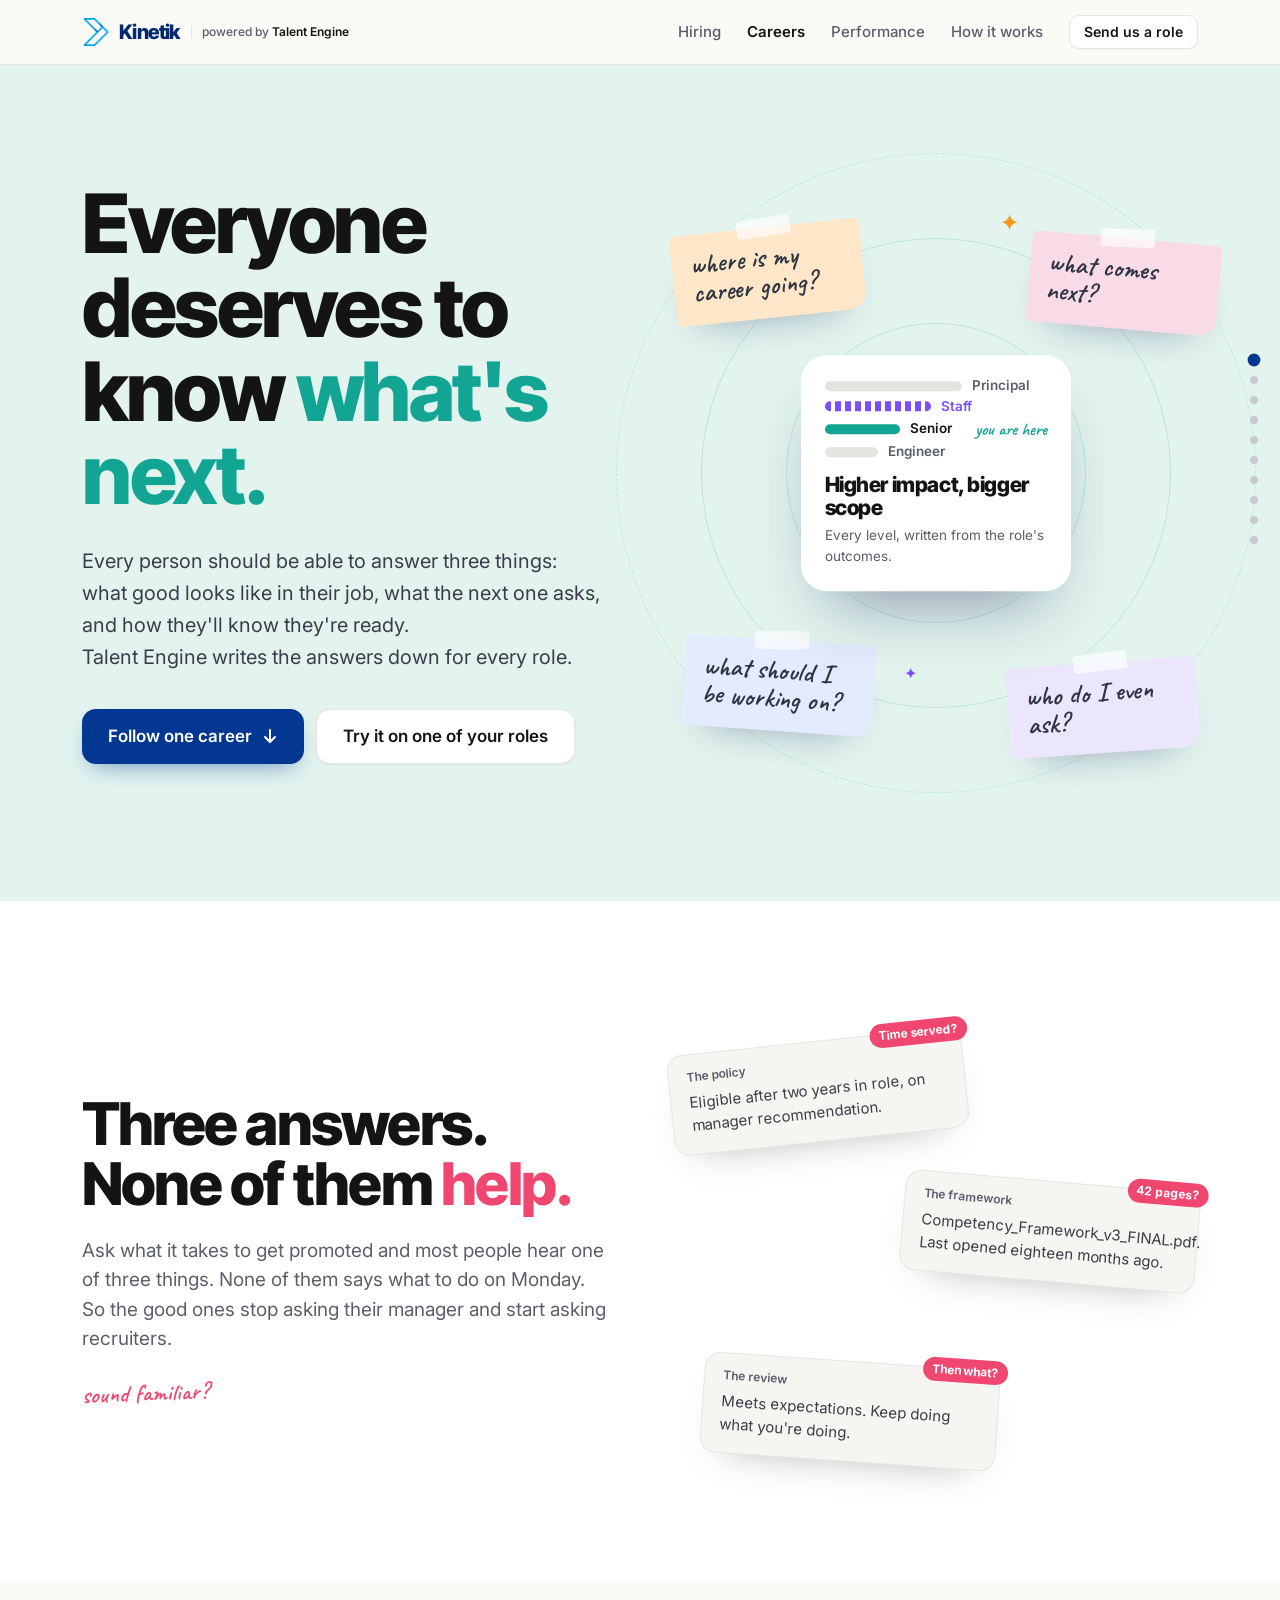
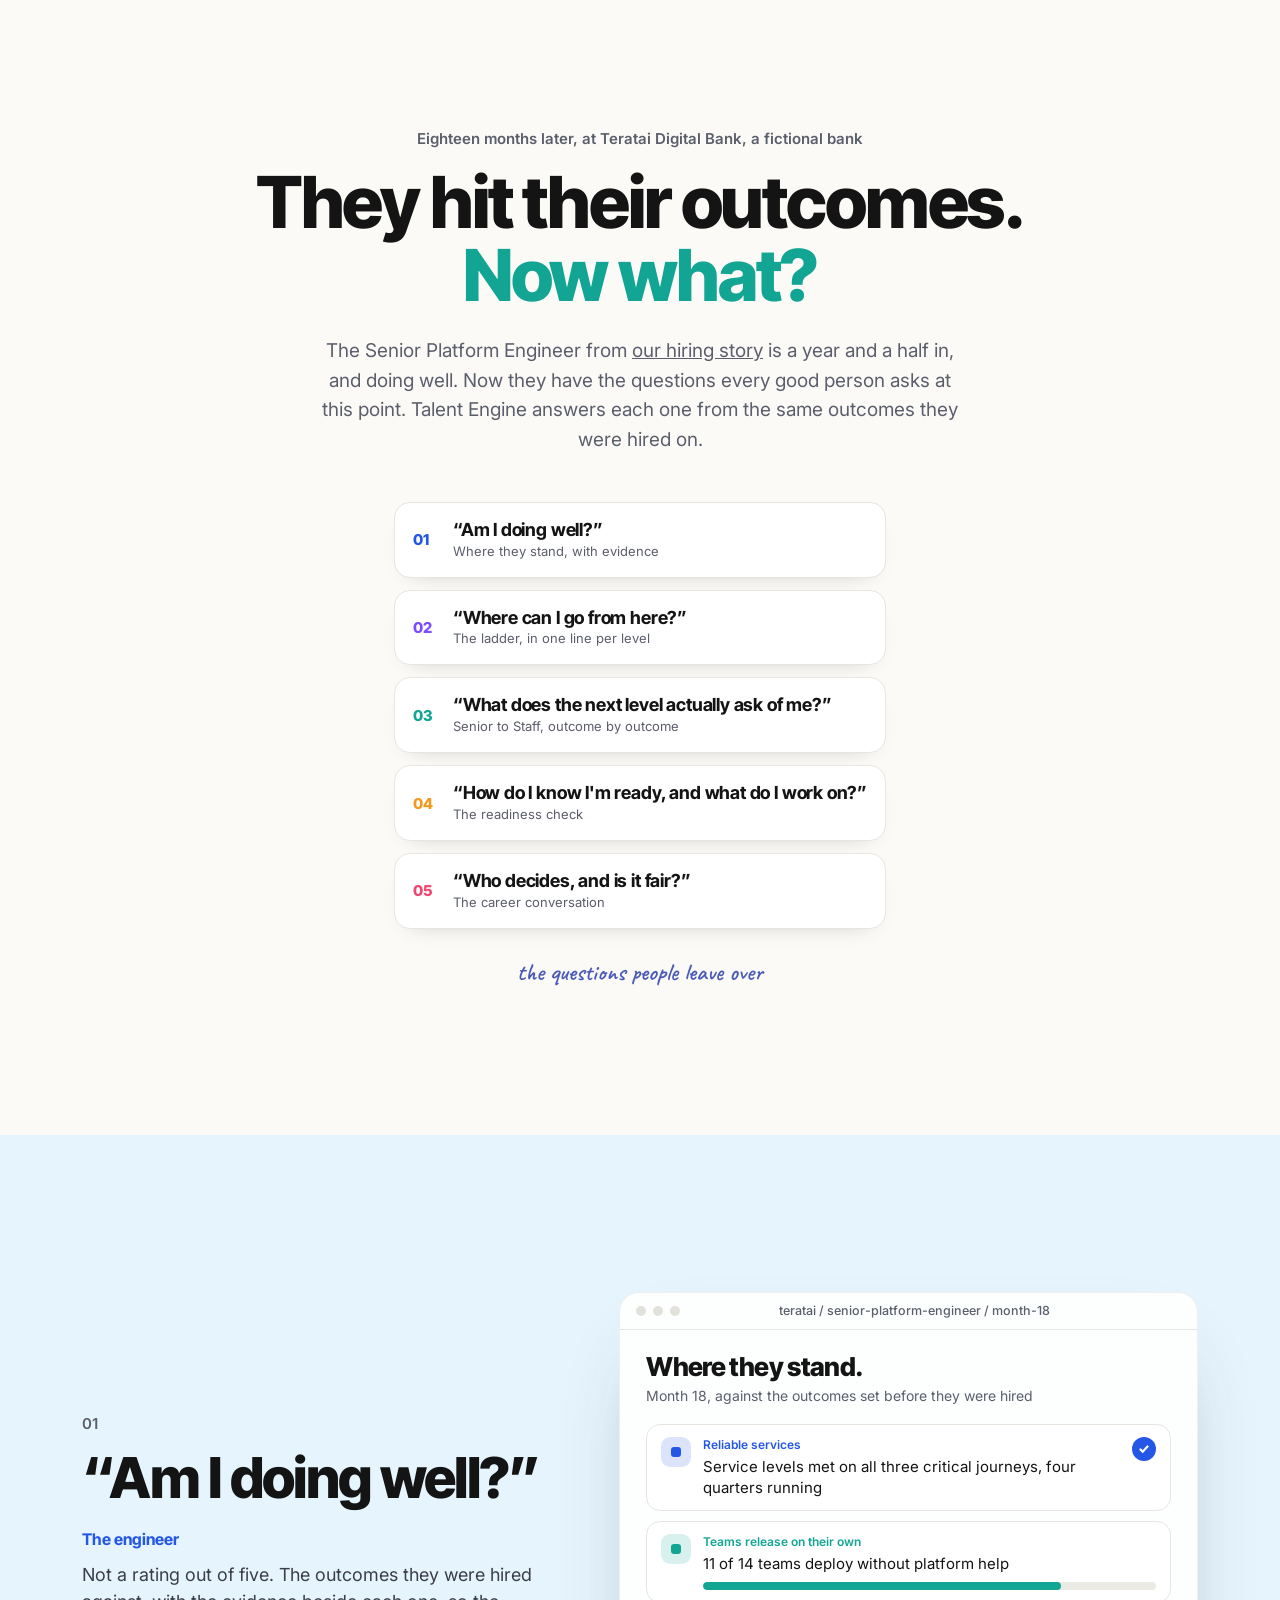
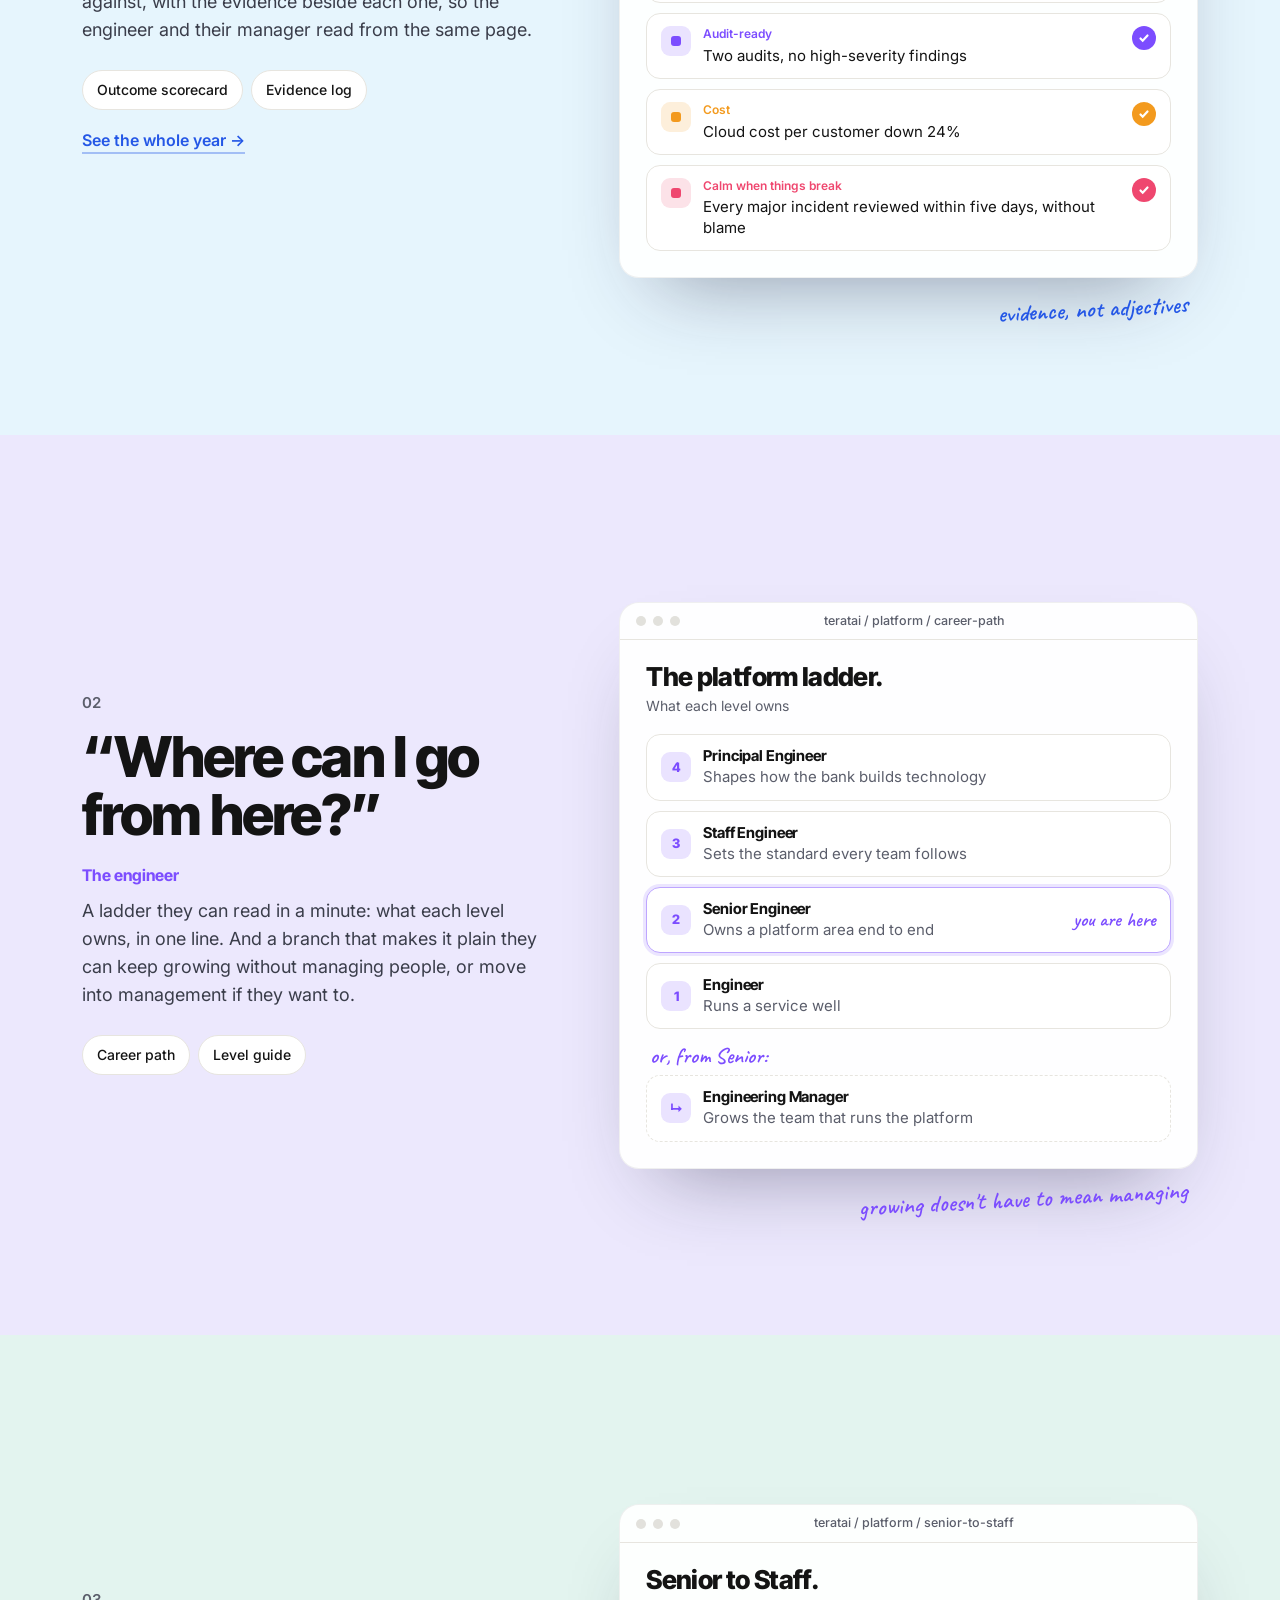
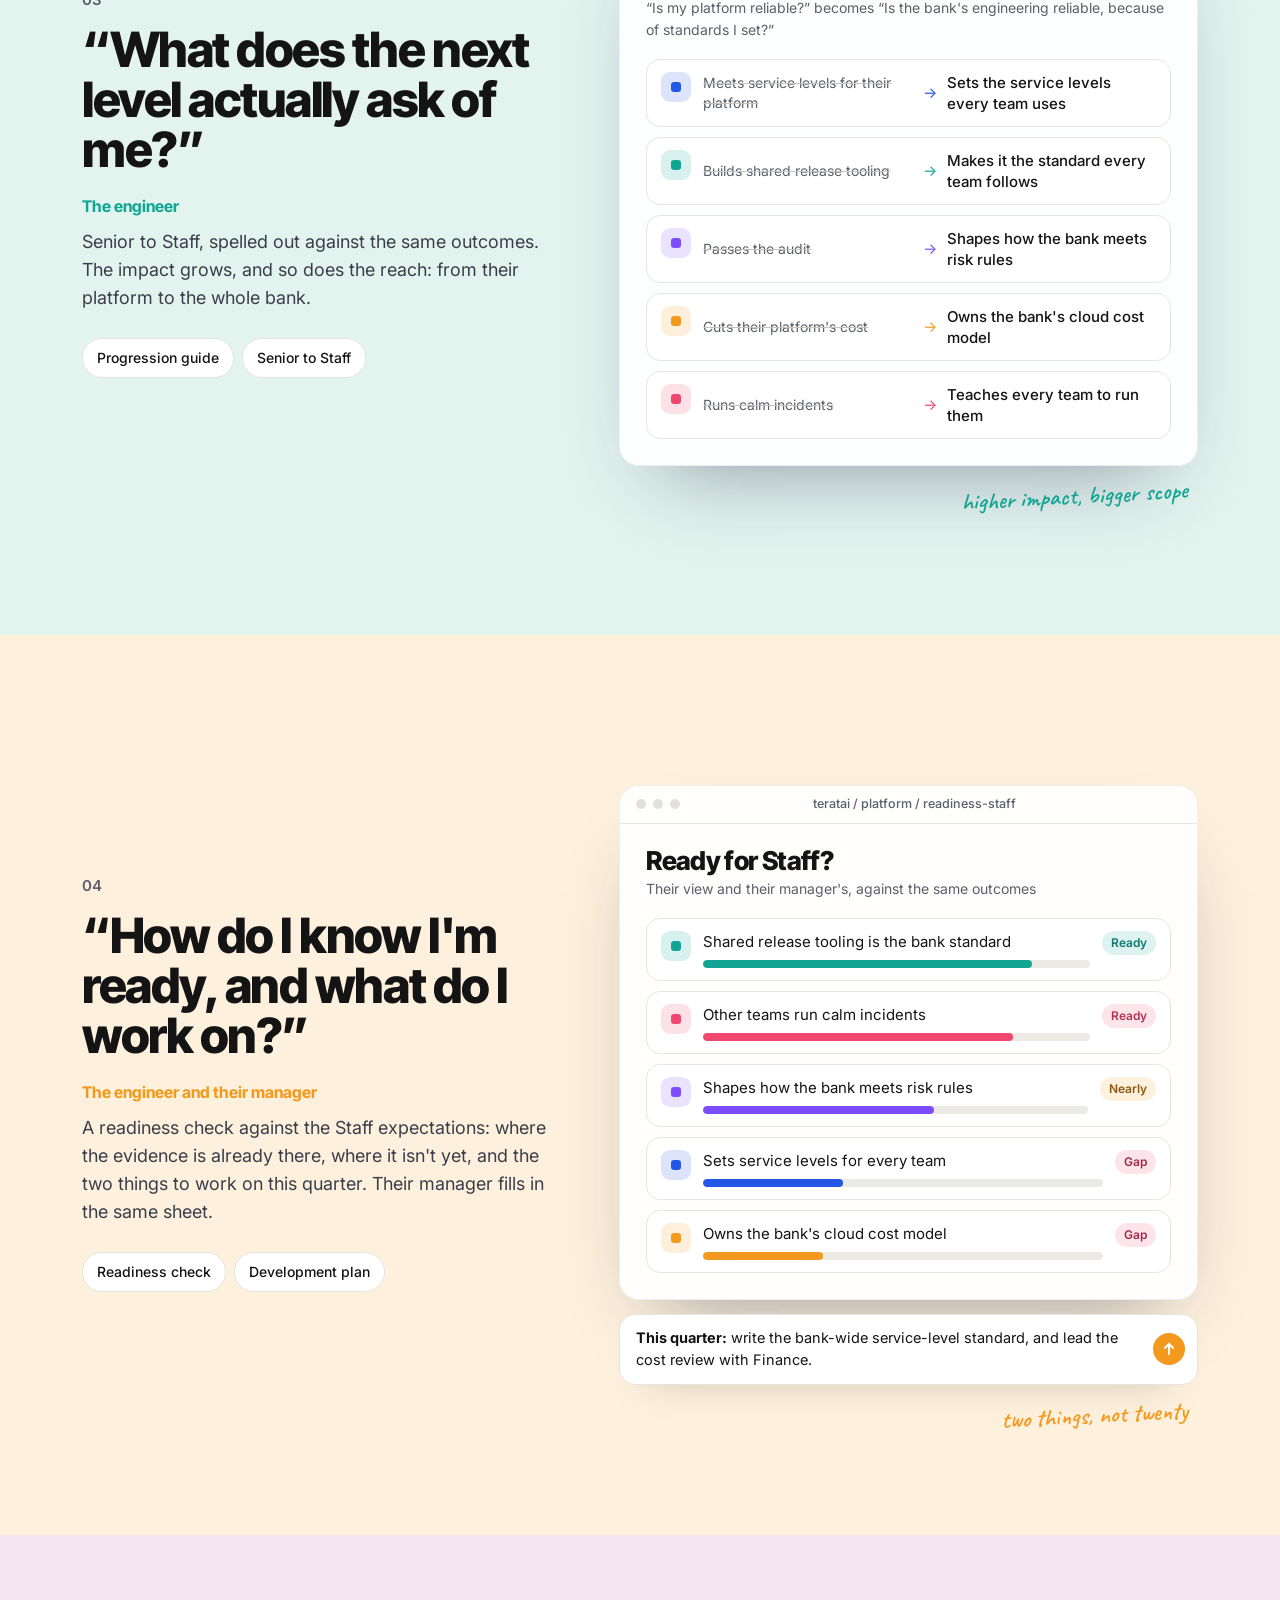
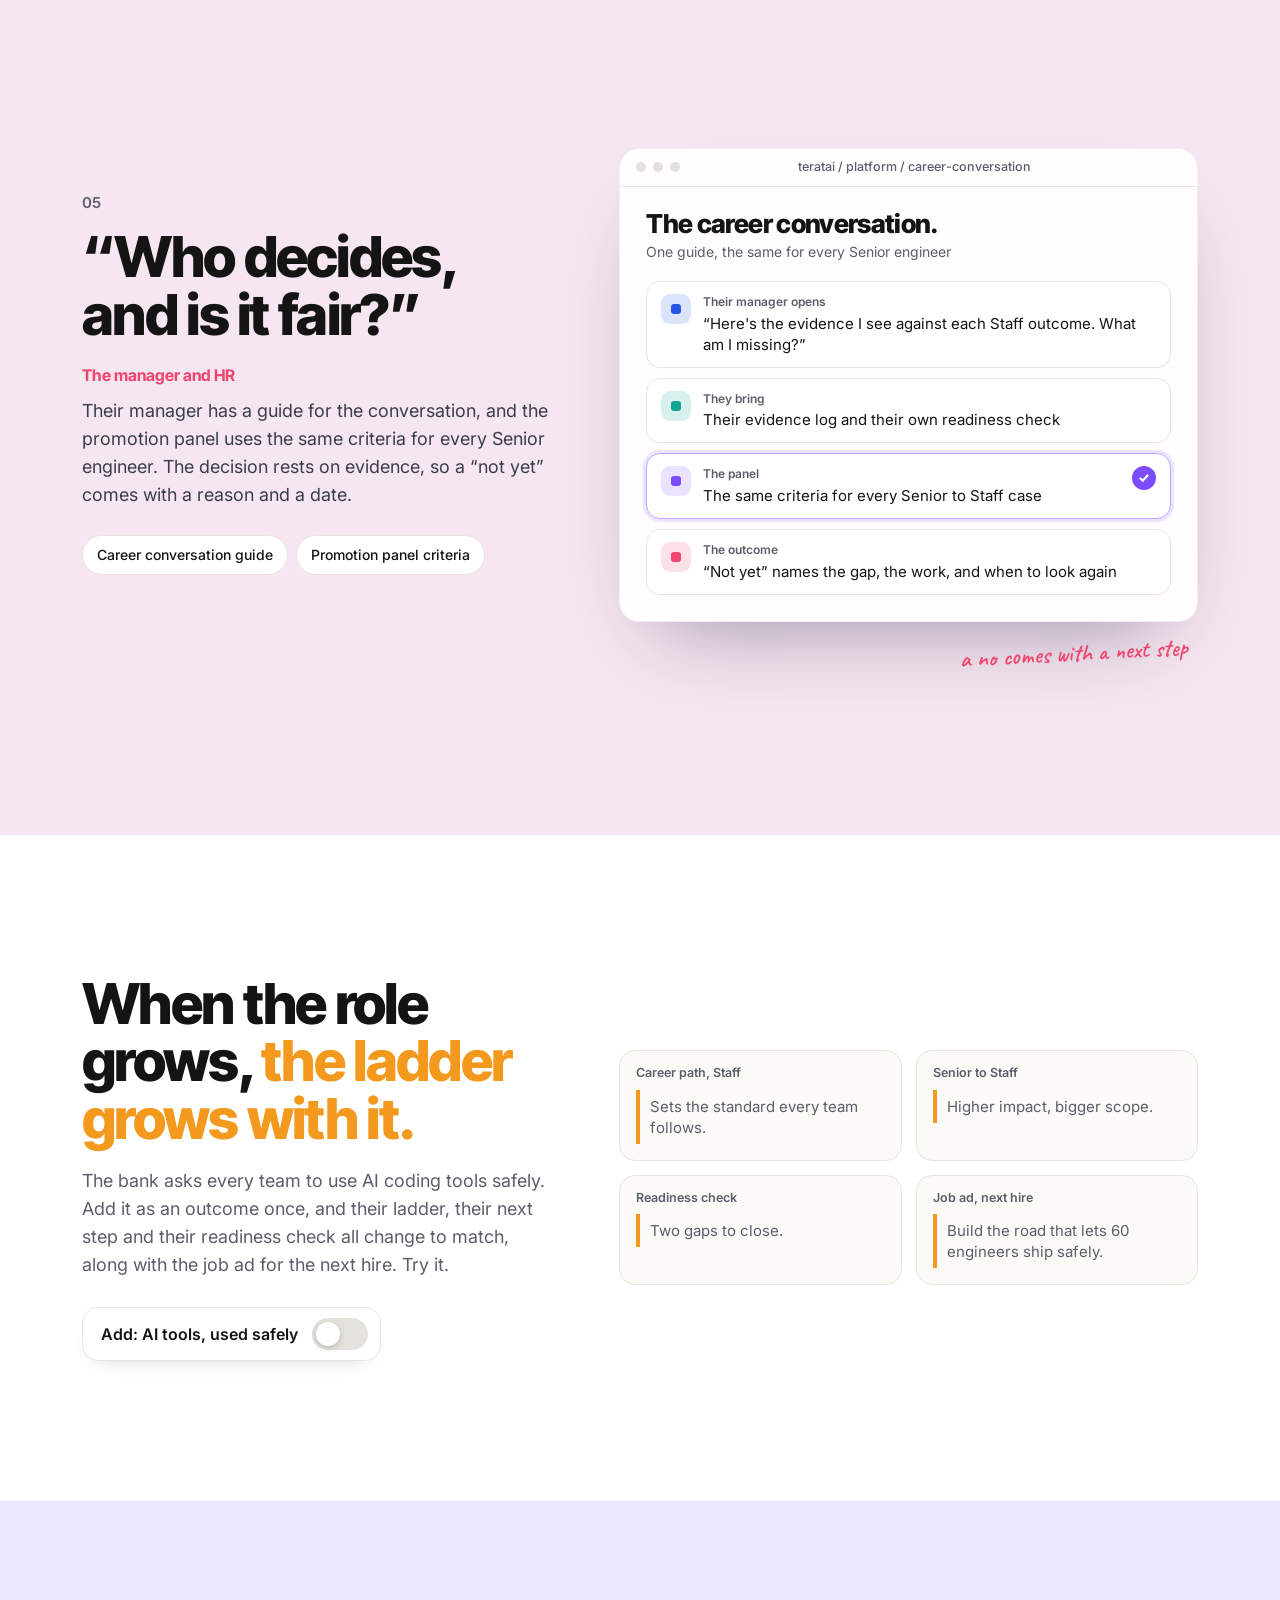
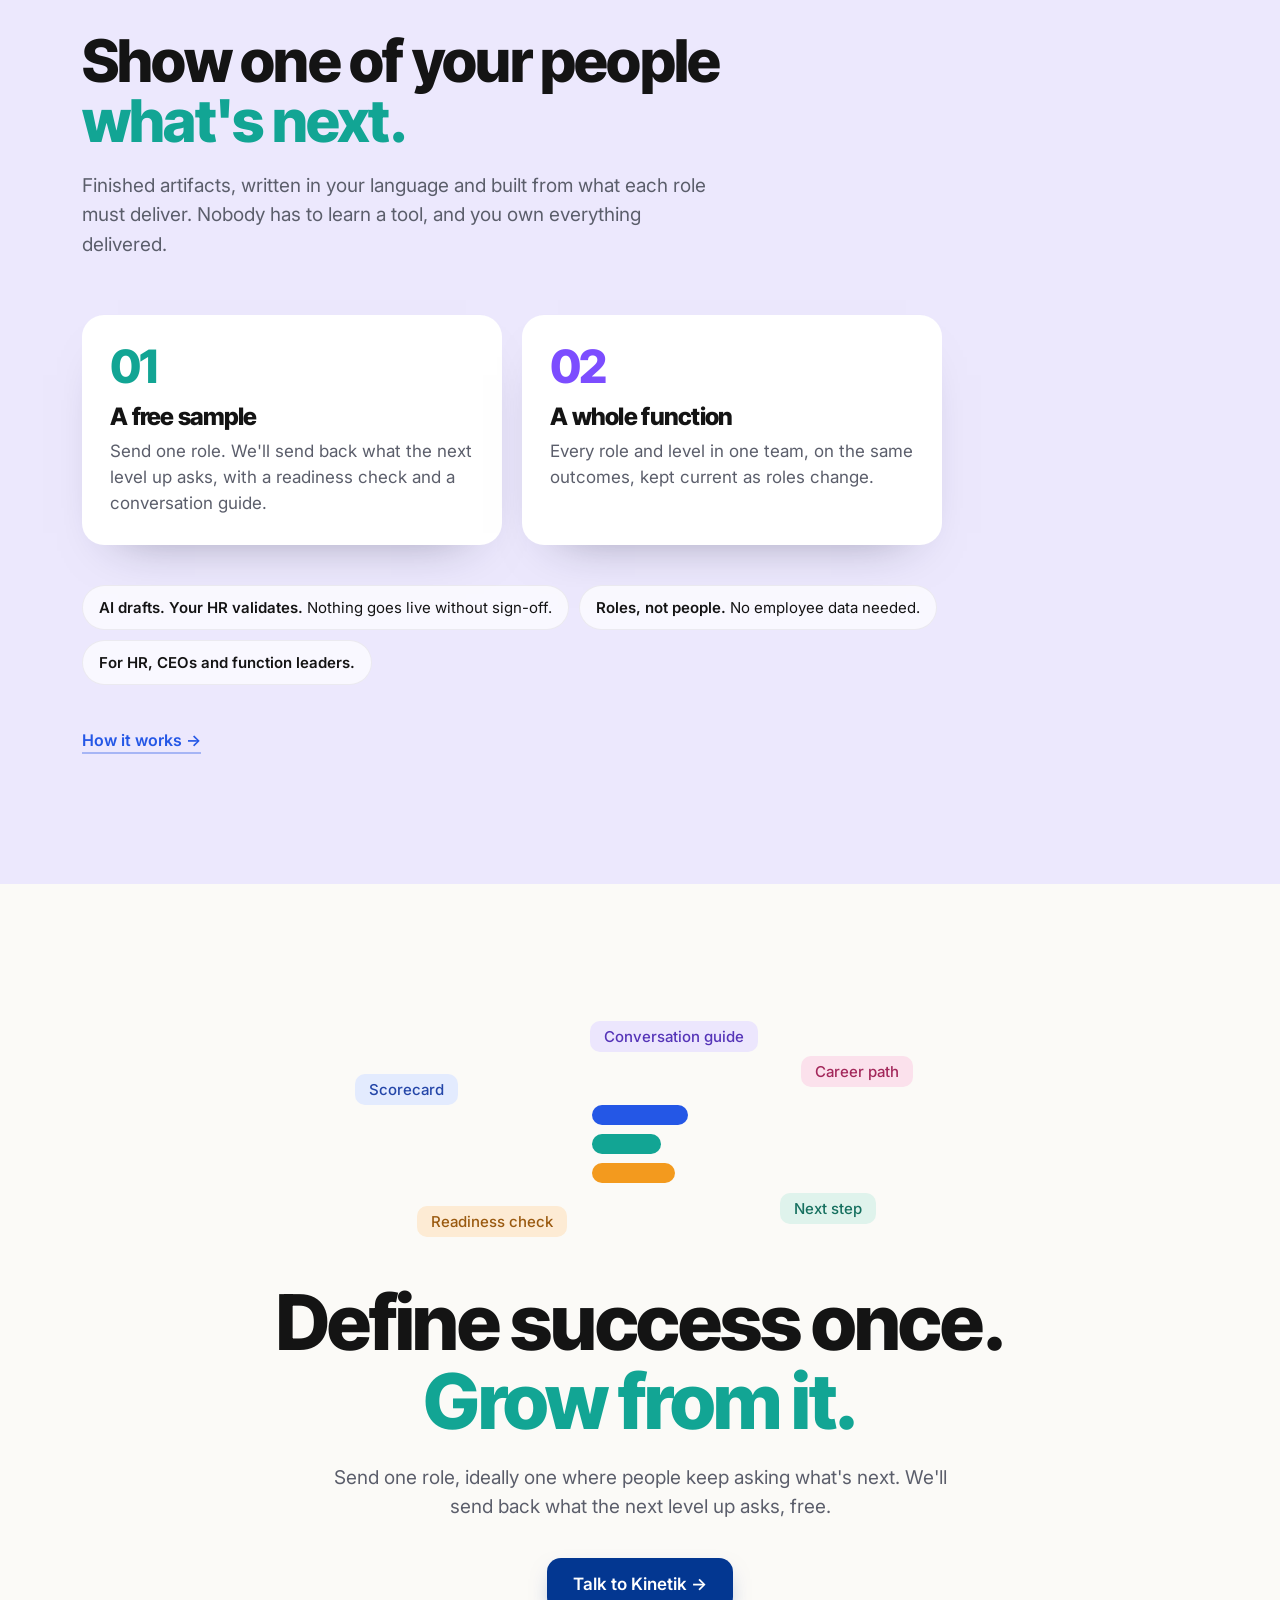
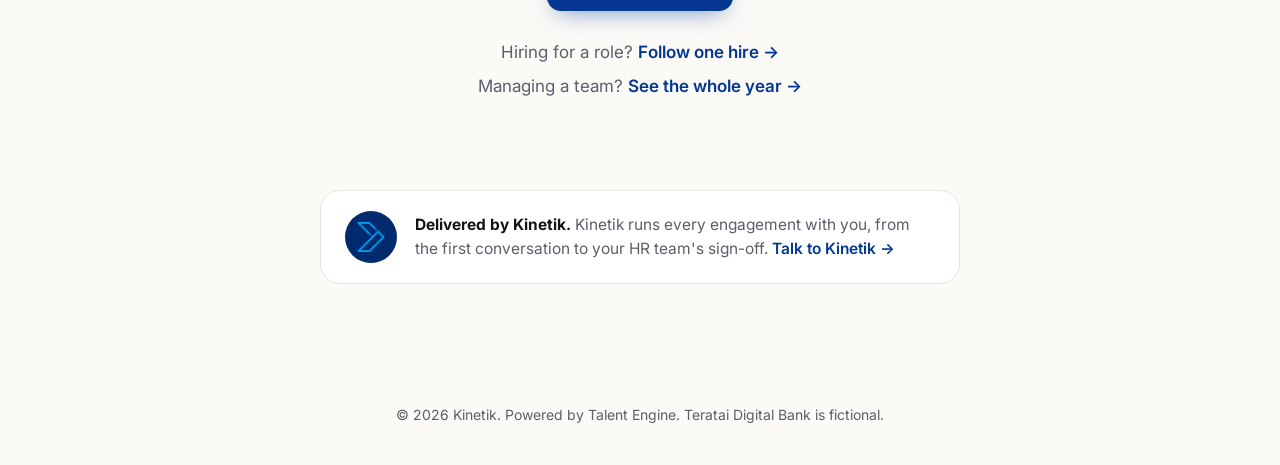
==== careers.html @ 992e5770 "Kinetik-branded Talent Engine site, generated from talent-engine-site 9101ffa Co-Authored-By: Claude" ====
<!doctype html>
<html lang="en">
<head>
<meta charset="utf-8">
<meta name="viewport" content="width=device-width, initial-scale=1">
<title>Kinetik · Talent Engine — Careers</title>
<meta name="description" content="Everyone deserves to know what's next. Talent Engine shows every person what good looks like in their role, what the next level asks, and how to know they're ready.">
<meta property="og:title" content="Kinetik — everyone deserves to know what's next">
<meta property="og:description" content="What good looks like now, what the next level asks, and how to know you're ready. From the same outcomes you hire against.">
<meta property="og:url" content="https://kinetik.talent-engine.app/careers">
<meta property="og:type" content="website">
<link rel="icon" href="kinetik-logo.png">
<link rel="preconnect" href="https://fonts.googleapis.com">
<link rel="preconnect" href="https://fonts.gstatic.com" crossorigin>
<link href="https://fonts.googleapis.com/css2?family=Inter+Tight:wght@700;800&family=Inter:wght@400;500;600&family=Caveat:wght@500;600&display=swap" rel="stylesheet">
<link rel="stylesheet" href="site.css">
<link rel="stylesheet" href="kinetik.css">
<meta name="robots" content="noindex">
<style>
/* careers page only */
.hero.cr{background:var(--p2)}
.hero.cr .ring{border-color:#bfe3d7}
.lad{list-style:none;margin:0 0 14px;padding:0;display:flex;flex-direction:column-reverse;gap:7px}
.lad li{display:flex;align-items:center;gap:10px;font:600 13.5px/1 var(--sans);color:var(--soft)}
.lad li i{height:10px;border-radius:5px;background:#e6e4de;flex:none}
.lad li.on{color:var(--ink)}
.lad li.on i{background:var(--c2)}
.lad li.nx i{background:repeating-linear-gradient(90deg,var(--c3) 0 6px,transparent 6px 10px)}
.lad li.nx{color:var(--c3)}
.hero.cr .core{width:270px}
.lad em{white-space:nowrap;font:600 18px/1 var(--hand);font-style:normal;color:var(--c2);margin-left:auto}



.lvl{display:flex;align-items:center;gap:12px;background:#fff;border:1px solid var(--line);border-radius:14px;padding:12px 14px;opacity:0;transform:translateX(20px);transition:opacity .5s var(--ease),transform .5s var(--ease)}
.step.in .lvl{opacity:1;transform:none}
.lvl .t{flex:1;font-size:15px;line-height:1.35}
.lvl .t b{display:block;font:700 15px/1.2 var(--display);letter-spacing:-.01em;margin-bottom:2px}
.lvl .t span{color:var(--soft)}
.lvl .pin{flex:none;font:600 20px/1 var(--hand);color:var(--k)}
.lvl.here{border-color:color-mix(in srgb,var(--k) 50%,#fff);box-shadow:0 0 0 3px color-mix(in srgb,var(--k) 14%,transparent)}
.lvl .rung{flex:none;width:30px;height:30px;border-radius:9px;background:color-mix(in srgb,var(--k) 16%,#fff);display:grid;place-items:center;font:800 13px/1 var(--display);color:var(--k)}
.ladder{list-style:none;margin:0;padding:0;display:flex;flex-direction:column-reverse;gap:10px}
.step.in .ladder .lvl:nth-child(1){transition-delay:.3s}.step.in .ladder .lvl:nth-child(2){transition-delay:.45s}.step.in .ladder .lvl:nth-child(3){transition-delay:.6s}.step.in .ladder .lvl:nth-child(4){transition-delay:.75s}
.branch{margin:16px 0 0}
.branch .or{display:block;font:600 22px/1 var(--hand);color:var(--k);margin:0 0 8px 4px}
.branch .lvl{border-style:dashed;transition-delay:1s}
.origin{margin:90px auto 0;max-width:680px;text-align:left;background:#fff;border:1px solid var(--line);border-radius:20px;padding:26px 28px;display:flex;gap:18px;align-items:flex-start}
.origin .av{width:52px;height:52px;border-radius:50%;background:conic-gradient(var(--c1) 0 20%,var(--c2) 0 40%,var(--c3) 0 60%,var(--c4) 0 80%,var(--c5) 0);flex:none;display:grid;place-items:center}
.origin .av::after{content:"N";width:40px;height:40px;border-radius:50%;background:#fff;display:grid;place-items:center;font:800 18px/1 var(--display)}
.origin blockquote{margin:0;font:500 19px/1.5 var(--sans);color:var(--ink)}
.origin cite{display:block;margin-top:12px;font-style:normal;font-size:15px;color:var(--soft)}
.origin cite b{color:var(--ink)}
@media (max-width:560px){
  .origin{flex-direction:column}
}
</style>
</head>
<body>

<header class="bar">
  <div class="wrap">
    <a class="logo kt" href="index.html"><img src="kinetik-logo.png" alt="" width="28" height="28"><span class="lt">Kinetik</span><span class="pw">powered by <b>Talent Engine</b></span></a>
    <nav><a href="index.html">Hiring</a><a href="careers.html" aria-current="page" class="here">Careers</a><a href="performance.html">Performance</a><a href="how-it-works.html">How it works</a><a class="pill-btn" href="https://www.letsgokinetik.com/contact-us/">Send us a role</a></nav>
  </div>
</header>

<ul class="rail" id="rail" aria-label="Sections">
  <li><a href="#top"><span>Start</span></a></li>
  <li><a href="#problem"><span>The problem</span></a></li>
  <li><a href="#question"><span>Their questions</span></a></li>
  <li class="k1"><a href="#c1"><span>01 Doing well?</span></a></li>
  <li class="k3"><a href="#c2"><span>02 Where next?</span></a></li>
  <li class="k2"><a href="#c3"><span>03 The next level</span></a></li>
  <li class="k4"><a href="#c4"><span>04 Am I ready?</span></a></li>
  <li class="k5"><a href="#c5"><span>05 Who decides?</span></a></li>
  <li class="k4"><a href="#change"><span>Roles grow</span></a></li>
  <li><a href="#start"><span>How to start</span></a></li>
</ul>

<main>
<section class="hero cr" id="top">
  <div class="wrap">
    <div>
      <h1>Everyone deserves to know <span style="color:var(--c2)">what's next.</span></h1>
      <p class="lines">Every person should be able to answer three things: <br>what good looks like in their job, what the next one asks, <br>and how they'll know they're ready. <br>Talent Engine writes the answers down for every role.</p>
      <div class="ctas">
        <a class="btn" href="#question">Follow one career <svg width="16" height="16" viewBox="0 0 16 16" fill="none" stroke="currentColor" stroke-width="2" stroke-linecap="round"><path d="M8 2v12M3 9l5 5 5-5"/></svg></a>
        <a class="btn ghost" href="#start">Try it on one of your roles</a>
      </div>
    </div>
    <div class="stage" aria-hidden="true">
      <div class="ring r3"></div><div class="ring r2"></div><div class="ring r1"></div>
      <div class="qn q1">where is my career going?</div>
      <div class="qn q2">what comes next?</div>
      <div class="qn q3">what should I be working on?</div>
      <div class="qn q4">who do I even ask?</div>
      <div class="core">
        <ul class="lad">
          <li><i style="width:24%"></i>Engineer</li>
          <li class="on"><i style="width:34%"></i>Senior<em>you are here</em></li>
          <li class="nx"><i style="width:48%"></i>Staff</li>
          <li><i style="width:62%"></i>Principal</li>
        </ul>
        <b>Higher impact, bigger scope</b>
        <small>Every level, written from the role's outcomes.</small>
      </div>
      <span class="spark" style="right:34%;top:2%">✦</span><span class="spark" style="left:44%;bottom:12%;color:var(--c3);font-size:16px">✦</span>
    </div>
  </div>
</section>

<section class="problem" id="problem">
  <div class="wrap">
    <div>
      <h2>Three answers.<br>None of them <span style="color:var(--c5)">help.</span></h2>
      <p class="lead">Ask what it takes to get promoted and most people hear one of three things. None of them says what to do on Monday. So the good ones stop asking their manager and start asking recruiters.</p>
      <span class="note">sound familiar?</span>
    </div>
    <div class="mess reveal" aria-hidden="true">
      <div class="scrap s1"><span class="q">Time served?</span><b>The policy</b><p>Eligible after two years in role, on manager recommendation.</p></div>
      <div class="scrap s2"><span class="q">42 pages?</span><b>The framework</b><p>Competency_Framework_v3_FINAL.pdf. Last opened eighteen months ago.</p></div>
      <div class="scrap s3"><span class="q">Then what?</span><b>The review</b><p>Meets expectations. Keep doing what you're doing.</p></div>
    </div>
  </div>
</section>

<section class="question" id="question">
  <div class="wrap">
    <p class="eyebrow">Eighteen months later, at Teratai Digital Bank, a fictional bank</p>
    <h2>They hit their outcomes. <span style="color:var(--c2)">Now what?</span></h2>
    <p>The Senior Platform Engineer from <a href="index.html#journey">our hiring story</a> is a year and a half in, and doing well. Now they have the questions every good person asks at this point. Talent Engine answers each one from the same outcomes they were hired on.</p>
    <ol class="qs reveal outs">
      <li class="out k1"><span class="n">01</span><span><b>“Am I doing well?”</b><small>Where they stand, with evidence</small></span></li>
      <li class="out k3"><span class="n">02</span><span><b>“Where can I go from here?”</b><small>The ladder, in one line per level</small></span></li>
      <li class="out k2"><span class="n">03</span><span><b>“What does the next level actually ask of me?”</b><small>Senior to Staff, outcome by outcome</small></span></li>
      <li class="out k4"><span class="n">04</span><span><b>“How do I know I'm ready, and what do I work on?”</b><small>The readiness check</small></span></li>
      <li class="out k5"><span class="n">05</span><span><b>“Who decides, and is it fair?”</b><small>The career conversation</small></span></li>
    </ol>
    <span class="note">the questions people leave over</span>
  </div>
</section>

<div id="journey">

<section class="step k1" id="c1" style="--pb:var(--p1)">
  <div class="wrap">
    <div>
      <div class="num">01</div>
      <h2>“Am I doing well?”</h2>
      <span class="who">The engineer</span>
      <p class="copy">Not a rating out of five. The outcomes they were hired against, with the evidence beside each one, so the engineer and their manager read from the same page.</p>
      <ul class="tags"><li>Outcome scorecard</li><li>Evidence log</li></ul>
      <a class="more" href="performance.html">See the whole year →</a>
    </div>
    <div class="mockcol">
      <div class="win">
        <div class="chrome"><i></i><i></i><i></i><span>teratai / senior-platform-engineer / month-18</span></div>
        <div class="body">
          <h3>Where they stand.</h3>
          <p class="sub">Month 18, against the outcomes set before they were hired</p>
          <ul class="rows">
            <li class="row k1"><span class="tag"></span><span class="t"><small>Reliable services</small>Service levels met on all three critical journeys, four quarters running</span><span class="ok"><svg width="12" height="12" viewBox="0 0 12 12" fill="none" stroke="#fff" stroke-width="2.2" stroke-linecap="round"><path d="M2.5 6.5l2.2 2.2L9.5 3.5"/></svg></span></li>
            <li class="row k2"><span class="tag"></span><span class="t"><small>Teams release on their own</small>11 of 14 teams deploy without platform help<div class="bar2"><i style="--w:79%"></i></div></span></li>
            <li class="row k3"><span class="tag"></span><span class="t"><small>Audit-ready</small>Two audits, no high-severity findings</span><span class="ok"><svg width="12" height="12" viewBox="0 0 12 12" fill="none" stroke="#fff" stroke-width="2.2" stroke-linecap="round"><path d="M2.5 6.5l2.2 2.2L9.5 3.5"/></svg></span></li>
            <li class="row k4"><span class="tag"></span><span class="t"><small>Cost</small>Cloud cost per customer down 24%</span><span class="ok"><svg width="12" height="12" viewBox="0 0 12 12" fill="none" stroke="#fff" stroke-width="2.2" stroke-linecap="round"><path d="M2.5 6.5l2.2 2.2L9.5 3.5"/></svg></span></li>
            <li class="row k5"><span class="tag"></span><span class="t"><small>Calm when things break</small>Every major incident reviewed within five days, without blame</span><span class="ok"><svg width="12" height="12" viewBox="0 0 12 12" fill="none" stroke="#fff" stroke-width="2.2" stroke-linecap="round"><path d="M2.5 6.5l2.2 2.2L9.5 3.5"/></svg></span></li>
          </ul>
        </div>
      </div>
      <span class="note">evidence, not adjectives</span>
    </div>
  </div>
</section>

<section class="step k3" id="c2" style="--pb:var(--p5)">
  <div class="wrap">
    <div>
      <div class="num">02</div>
      <h2>“Where can I go from here?”</h2>
      <span class="who">The engineer</span>
      <p class="copy">A ladder they can read in a minute: what each level owns, in one line. And a branch that makes it plain they can keep growing without managing people, or move into management if they want to.</p>
      <ul class="tags"><li>Career path</li><li>Level guide</li></ul>
    </div>
    <div class="mockcol">
      <div class="win">
        <div class="chrome"><i></i><i></i><i></i><span>teratai / platform / career-path</span></div>
        <div class="body">
          <h3>The platform ladder.</h3>
          <p class="sub">What each level owns</p>
          <ol class="ladder">
            <li class="lvl"><span class="rung">1</span><span class="t"><b>Engineer</b><span>Runs a service well</span></span></li>
            <li class="lvl here"><span class="rung">2</span><span class="t"><b>Senior Engineer</b><span>Owns a platform area end to end</span></span><span class="pin">you are here</span></li>
            <li class="lvl"><span class="rung">3</span><span class="t"><b>Staff Engineer</b><span>Sets the standard every team follows</span></span></li>
            <li class="lvl"><span class="rung">4</span><span class="t"><b>Principal Engineer</b><span>Shapes how the bank builds technology</span></span></li>
          </ol>
          <div class="branch"><span class="or">or, from Senior:</span><div class="lvl"><span class="rung">↳</span><span class="t"><b>Engineering Manager</b><span>Grows the team that runs the platform</span></span></div></div>
        </div>
      </div>
      <span class="note">growing doesn't have to mean managing</span>
    </div>
  </div>
</section>

<section class="step k2" id="c3" style="--pb:var(--p2)">
  <div class="wrap">
    <div>
      <div class="num">03</div>
      <h2 class="long">“What does the next level actually ask of me?”</h2>
      <span class="who">The engineer</span>
      <p class="copy">Senior to Staff, spelled out against the same outcomes. The impact grows, and so does the reach: from their platform to the whole bank.</p>
      <ul class="tags"><li>Progression guide</li><li>Senior to Staff</li></ul>
    </div>
    <div class="mockcol">
      <div class="win">
        <div class="chrome"><i></i><i></i><i></i><span>teratai / platform / senior-to-staff</span></div>
        <div class="body">
          <h3>Senior to Staff.</h3>
          <p class="sub">“Is my platform reliable?” becomes “Is the bank's engineering reliable, because of standards I set?”</p>
          <ul class="rows vs5">
            <li class="row k1"><span class="tag"></span><span class="t vs"><span class="from">Meets service levels for their platform</span><span class="arrow">→</span><span class="to">Sets the service levels every team uses</span></span></li>
            <li class="row k2"><span class="tag"></span><span class="t vs"><span class="from">Builds shared release tooling</span><span class="arrow">→</span><span class="to">Makes it the standard every team follows</span></span></li>
            <li class="row k3"><span class="tag"></span><span class="t vs"><span class="from">Passes the audit</span><span class="arrow">→</span><span class="to">Shapes how the bank meets risk rules</span></span></li>
            <li class="row k4"><span class="tag"></span><span class="t vs"><span class="from">Cuts their platform's cost</span><span class="arrow">→</span><span class="to">Owns the bank's cloud cost model</span></span></li>
            <li class="row k5"><span class="tag"></span><span class="t vs"><span class="from">Runs calm incidents</span><span class="arrow">→</span><span class="to">Teaches every team to run them</span></span></li>
          </ul>
        </div>
      </div>
      <span class="note">higher impact, bigger scope</span>
    </div>
  </div>
</section>

<section class="step k4" id="c4" style="--pb:var(--p4)">
  <div class="wrap">
    <div>
      <div class="num">04</div>
      <h2 class="long">“How do I know I'm ready, and what do I work on?”</h2>
      <span class="who">The engineer and their manager</span>
      <p class="copy">A readiness check against the Staff expectations: where the evidence is already there, where it isn't yet, and the two things to work on this quarter. Their manager fills in the same sheet.</p>
      <ul class="tags"><li>Readiness check</li><li>Development plan</li></ul>
    </div>
    <div class="mockcol">
      <div class="win">
        <div class="chrome"><i></i><i></i><i></i><span>teratai / platform / readiness-staff</span></div>
        <div class="body">
          <h3>Ready for Staff?</h3>
          <p class="sub">Their view and their manager's, against the same outcomes</p>
          <ul class="rows">
            <li class="row k2"><span class="tag"></span><span class="t">Shared release tooling is the bank standard<div class="bar2"><i style="--w:85%"></i></div></span><span class="status">Ready</span></li>
            <li class="row k5"><span class="tag"></span><span class="t">Other teams run calm incidents<div class="bar2"><i style="--w:80%"></i></div></span><span class="status">Ready</span></li>
            <li class="row k3"><span class="tag"></span><span class="t">Shapes how the bank meets risk rules<div class="bar2"><i style="--w:60%"></i></div></span><span class="status close">Nearly</span></li>
            <li class="row k1"><span class="tag"></span><span class="t">Sets service levels for every team<div class="bar2"><i style="--w:35%"></i></div></span><span class="status gap">Gap</span></li>
            <li class="row k4"><span class="tag"></span><span class="t">Owns the bank's cloud cost model<div class="bar2"><i style="--w:30%"></i></div></span><span class="status gap">Gap</span></li>
          </ul>
        </div>
      </div>
      <div class="prompt k4"><span><b>This quarter:</b> write the bank-wide service-level standard, and lead the cost review with Finance.</span><span class="send"><svg width="14" height="14" viewBox="0 0 14 14" fill="none" stroke="#fff" stroke-width="2" stroke-linecap="round"><path d="M7 12V2M3 6l4-4 4 4"/></svg></span></div>
      <span class="note">two things, not twenty</span>
    </div>
  </div>
</section>

<section class="step k5" id="c5" style="--pb:var(--p3)">
  <div class="wrap">
    <div>
      <div class="num">05</div>
      <h2>“Who decides, and is it fair?”</h2>
      <span class="who">The manager and HR</span>
      <p class="copy">Their manager has a guide for the conversation, and the promotion panel uses the same criteria for every Senior engineer. The decision rests on evidence, so a “not yet” comes with a reason and a date.</p>
      <ul class="tags"><li>Career conversation guide</li><li>Promotion panel criteria</li></ul>
    </div>
    <div class="mockcol">
      <div class="win">
        <div class="chrome"><i></i><i></i><i></i><span>teratai / platform / career-conversation</span></div>
        <div class="body">
          <h3>The career conversation.</h3>
          <p class="sub">One guide, the same for every Senior engineer</p>
          <ul class="rows conv">
            <li class="row k1"><span class="tag"></span><span class="t"><small>Their manager opens</small>“Here's the evidence I see against each Staff outcome. What am I missing?”</span></li>
            <li class="row k2"><span class="tag"></span><span class="t"><small>They bring</small>Their evidence log and their own readiness check</span></li>
            <li class="row k3 sel"><span class="tag"></span><span class="t"><small>The panel</small>The same criteria for every Senior to Staff case</span><span class="ok"><svg width="12" height="12" viewBox="0 0 12 12" fill="none" stroke="#fff" stroke-width="2.2" stroke-linecap="round"><path d="M2.5 6.5l2.2 2.2L9.5 3.5"/></svg></span></li>
            <li class="row k5"><span class="tag"></span><span class="t"><small>The outcome</small>“Not yet” names the gap, the work, and when to look again</span></li>
          </ul>
        </div>
      </div>
      <span class="note">a no comes with a next step</span>
    </div>
  </div>
</section>
</div>

<section class="change" id="change">
  <div class="wrap">
    <div>
      <h2>When the role grows, <span style="color:var(--c4)">the ladder grows with it.</span></h2>
      <p>The bank asks every team to use AI coding tools safely. Add it as an outcome once, and their ladder, their next step and their readiness check all change to match, along with the job ad for the next hire. Try it.</p>
      <button class="switch" type="button" id="switch" aria-pressed="false">Add: AI tools, used safely <span class="knob"></span></button>
    </div>
    <div class="minis" aria-live="polite">
      <div class="mini"><b>Career path, Staff</b><p>Sets the standard every team follows<span class="alt">, including how they use AI tools</span>.</p></div>
      <div class="mini"><b>Senior to Staff</b><p><span class="was">Higher impact, bigger scope.</span><span class="alt">Writes the bank's rules for AI-assisted code.</span></p></div>
      <div class="mini"><b>Readiness check</b><p><span class="was">Two gaps to close.</span><span class="alt">A third gap: AI tool guidance. Start with one team.</span></p></div>
      <div class="mini"><b>Job ad, next hire</b><p>Build the road that lets 60 engineers ship safely<span class="alt">, with AI tools</span>.</p></div>
    </div>
  </div>
</section>

<section class="offer" id="start">
  <div class="wrap">
    <h2>Show one of your people <span style="color:var(--c2)">what's next.</span></h2>
    <p class="lead">Finished artifacts, written in your language and built from what each role must deliver. Nobody has to learn a tool, and you own everything delivered.</p>
    <ol class="steps3 steps2">
      <li class="k2"><div class="n">01</div><h3>A free sample</h3><p>Send one role. We'll send back what the next level up asks, with a readiness check and a conversation guide.</p></li>
      <li class="k3"><div class="n">02</div><h3>A whole function</h3><p>Every role and level in one team, on the same outcomes, kept current as roles change.</p></li>
    </ol>
    <ul class="promise">
      <li><b>AI drafts. Your HR validates.</b> Nothing goes live without sign-off.</li>
      <li><b>Roles, not people.</b> No employee data needed.</li>
      <li><b>For HR, CEOs and function leaders.</b></li>
    </ul>
    <a class="more k1" href="how-it-works.html">How it works →</a>
  </div>
</section>

<section class="close">
  <div class="wrap">
    <div class="cloud" aria-hidden="true">
      <span class="chipf f1">Scorecard</span><span class="chipf f2">Career path</span><span class="chipf f3">Readiness check</span><span class="chipf f4">Next step</span><span class="chipf f5">Conversation guide</span>
      <div class="logo-big"><i class="k1" style="width:100%"></i><i class="k2" style="width:72%"></i><i class="k4" style="width:86%"></i></div>
    </div>
    <h2>Define success once.<br><span style="color:var(--c2)">Grow from it.</span></h2>
    <p>Send one role, ideally one where people keep asking what's next. We'll send back what the next level up asks, free.</p>
    <div class="ctas"><a class="btn" href="https://www.letsgokinetik.com/contact-us/">Talk to Kinetik →</a></div>
    <p class="cross">Hiring for a role? <a href="index.html#journey">Follow one hire →</a></p>
    <p class="cross" style="margin-top:8px!important">Managing a team? <a href="performance.html">See the whole year →</a></p>
    <div class="byline kt-close"><span class="av" aria-hidden="true"><img src="kinetik-logo.png" alt=""></span><p><b>Delivered by Kinetik.</b> Kinetik runs every engagement with you, from the first conversation to your HR team's sign-off. <a href="https://www.letsgokinetik.com/contact-us/">Talk to Kinetik →</a></p></div>
  </div>
</section>
</main>
<footer>© 2026 Kinetik. Powered by Talent Engine. Teratai Digital Bank is fictional.</footer>
<script src="site.js"></script>
</body>
</html>
---- site.css ----
:root{
  --bg:#fbfaf7; --ink:#141414; --soft:#5b5e6b; --line:#e7e5df; --white:#fff;
  --blue:#2457e6;
  --c1:#2457e6; --c2:#12a594; --c3:#7c4dff; --c4:#f39a1e; --c5:#ef476f;
  --p1:#e8eefe; --p2:#e3f4ef; --p3:#f6e6f1; --p4:#fdf0dc; --p5:#ece8fd; --p6:#eaf3e4;
  --display:"Inter Tight",system-ui,sans-serif;
  --sans:"Inter",system-ui,-apple-system,"Segoe UI",sans-serif;
  --hand:"Caveat",cursive;
  --ease:cubic-bezier(.2,.8,.2,1);
}
*{box-sizing:border-box}
html{-webkit-text-size-adjust:100%;scroll-behavior:smooth}
body{margin:0;background:var(--bg);color:var(--ink);font:400 17px/1.55 var(--sans)}
a{color:inherit}
:focus-visible{outline:3px solid var(--blue);outline-offset:3px;border-radius:6px}
.wrap{max-width:1180px;margin:0 auto;padding:0 32px}
h1,h2,h3{font-family:var(--display);margin:0;letter-spacing:-.03em;line-height:1.02}
.k1{--k:var(--c1)}.k2{--k:var(--c2)}.k3{--k:var(--c3)}.k4{--k:var(--c4)}.k5{--k:var(--c5)}
.blue{color:var(--blue)}

.bar{position:sticky;top:0;z-index:20;background:color-mix(in srgb,var(--bg) 86%,transparent);backdrop-filter:blur(10px);-webkit-backdrop-filter:blur(10px);border-bottom:1px solid var(--line)}
.bar .wrap{display:flex;align-items:center;justify-content:space-between;height:64px}
.logo{display:flex;align-items:center;gap:10px;font:800 20px/1 var(--display);letter-spacing:-.03em;text-decoration:none}
.logo svg{width:28px;height:28px}
.bar nav{display:flex;gap:26px;align-items:center;font-size:15px;font-weight:500}
.bar nav a{text-decoration:none;color:var(--soft)}
.bar nav a:hover{color:var(--ink)}
.pill-btn{display:inline-flex;align-items:center;gap:8px;border:1px solid var(--line);background:#fff;border-radius:10px;padding:9px 14px;font:600 14px/1 var(--sans);color:var(--ink)!important;text-decoration:none;box-shadow:0 1px 2px rgba(0,0,0,.04)}
.btn{display:inline-flex;align-items:center;gap:10px;background:var(--blue);color:#fff;text-decoration:none;font:600 17px/1 var(--sans);padding:18px 26px;border-radius:14px;box-shadow:0 10px 24px -10px rgba(36,87,230,.6);border:0;cursor:pointer}
.btn.ghost{background:#fff;color:var(--ink);box-shadow:0 1px 2px rgba(0,0,0,.06);border:1px solid var(--line)}

.hero{background:var(--p1);position:relative;overflow:hidden}
.hero .wrap{display:grid;grid-template-columns:1.05fr 1fr;gap:40px;align-items:center;min-height:calc(100vh - 64px);padding-top:40px;padding-bottom:60px}
.hero h1{font-size:clamp(46px,6.4vw,92px);font-weight:800}
.hero .lines{font-size:20px;color:#3a3d4a;margin:28px 0 36px;line-height:1.6}
.hero .ctas{display:flex;gap:12px;flex-wrap:wrap}
.stage{position:relative;height:560px}
.ring{position:absolute;left:50%;top:50%;border:1.5px solid #c9d4f6;border-radius:50%;transform:translate(-50%,-50%)}
.ring.r1{width:300px;height:300px}.ring.r2{width:470px;height:470px}.ring.r3{width:640px;height:640px;border-style:dashed}
.tile{position:absolute;background:#fff;border-radius:22px;box-shadow:0 24px 50px -24px rgba(20,30,80,.35);padding:18px 18px 16px;animation:float 6s ease-in-out infinite}
.tile .ic{width:30px;height:30px;border-radius:9px;display:grid;place-items:center;margin-bottom:12px;color:#fff;font:700 15px/1 var(--display)}
.tile b{display:block;font:700 16px/1.2 var(--display);letter-spacing:-.01em}
.tile small{display:block;color:var(--soft);font-size:12.5px;margin-top:3px}
.tile i{display:block;height:7px;border-radius:4px;margin-top:8px;background:var(--k)}
.t1{left:2%;top:10%;width:200px;background:#fde7c8;transform:rotate(-7deg);--r:-7deg}
.t2{right:-6%;top:12%;width:190px;transform:rotate(6deg);--r:6deg;animation-delay:-2s}
.t3{left:6%;bottom:6%;width:180px;background:#f9dbe8;transform:rotate(5deg);--r:5deg;animation-delay:-4s}
.t4{right:6%;bottom:2%;width:190px;background:#d9f1e8;transform:rotate(-5deg);--r:-5deg;animation-delay:-1s}
.core{position:absolute;left:50%;top:50%;width:250px;transform:translate(-50%,-50%);background:#fff;border-radius:26px;padding:24px;box-shadow:0 34px 70px -30px rgba(20,30,80,.5);text-align:left;z-index:2}
.core .mark{display:flex;flex-direction:column;gap:6px;margin-bottom:16px}
.core .mark i{height:10px;border-radius:5px;background:var(--k);transform-origin:0 50%;animation:grow 1s var(--ease) both}
.core .mark i:nth-child(1){width:86%;animation-delay:.3s}.core .mark i:nth-child(2){width:64%;animation-delay:.42s}.core .mark i:nth-child(3){width:76%;animation-delay:.54s}.core .mark i:nth-child(4){width:52%;animation-delay:.66s}.core .mark i:nth-child(5){width:70%;animation-delay:.78s}
.core b{display:block;font:800 21px/1.1 var(--display);letter-spacing:-.02em}
.core small{display:block;color:var(--soft);font-size:13.5px;margin-top:6px}
.note{font:600 24px/1.1 var(--hand);color:#4b5bb5;position:absolute;white-space:nowrap}
.hero .note{left:30%;bottom:-6px;transform:rotate(-3deg)}
.spark{position:absolute;color:var(--c4);font-size:24px}
@keyframes float{0%,100%{transform:translateY(0) rotate(var(--r))}50%{transform:translateY(-12px) rotate(var(--r))}}
@keyframes grow{from{transform:scaleX(0)}to{transform:scaleX(1)}}
.hero h1,.hero .lines,.hero .ctas{animation:rise .9s var(--ease) both}
.hero .lines{animation-delay:.1s}.hero .ctas{animation-delay:.2s}
.stage{animation:rise 1s var(--ease) .15s both}
@keyframes rise{from{opacity:0;transform:translateY(24px)}to{opacity:1;transform:none}}

.rail{position:fixed;right:22px;top:50%;transform:translateY(-50%);z-index:15;display:flex;flex-direction:column;gap:12px;list-style:none;margin:0;padding:0}
.rail a{display:block;width:8px;height:8px;border-radius:50%;background:#c8c9d2;transition:transform .3s var(--ease),background .3s ease}
.rail a.on{background:var(--k,var(--blue));transform:scale(1.6)}
.rail a span{position:absolute;right:20px;top:50%;transform:translateY(-50%);white-space:nowrap;font:600 12px/1 var(--sans);background:var(--ink);color:#fff;padding:6px 8px;border-radius:6px;opacity:0;pointer-events:none;transition:opacity .2s}
.rail li{position:relative}
.rail a:hover span,.rail a:focus-visible span{opacity:1}

.problem{padding:140px 0 120px;background:#fff}
.problem .wrap{display:grid;grid-template-columns:1fr 1fr;gap:60px;align-items:center}
.problem h2{font-size:clamp(38px,4.6vw,64px);font-weight:800}
.problem p.lead{font-size:19px;color:var(--soft);margin:22px 0 0;max-width:28em}
.mess{position:relative;height:420px}
.scrap{position:absolute;width:56%;background:#f6f5f1;border:1px solid var(--line);border-radius:16px;padding:16px 18px;box-shadow:0 18px 40px -26px rgba(0,0,0,.35);transition:transform .9s var(--ease),opacity .6s ease}
.scrap b{display:block;font:600 12px/1 var(--sans);color:var(--soft);margin-bottom:8px}
.scrap p{margin:0;font-size:15px;color:#3b3d48}
.scrap .q{position:absolute;top:-11px;right:-8px;background:var(--c5);color:#fff;font:700 12px/1 var(--sans);padding:6px 9px;border-radius:999px}
.s1{left:0;top:0;transform:rotate(-6deg)}.s2{right:0;top:40px;transform:rotate(5deg)}
.s3{left:4%;bottom:30px;transform:rotate(4deg)}.s4{right:4%;bottom:0;transform:rotate(-4deg)}
.mess:not(.in) .scrap{opacity:0;transform:translateY(40px) rotate(0)}
.mess.in .s2{transition-delay:.12s}.mess.in .s3{transition-delay:.24s}.mess.in .s4{transition-delay:.36s}
.problem .note{position:static;display:inline-block;margin-top:26px;color:var(--c5);transform:rotate(-2deg)}

.question{padding:150px 0;text-align:center;background:var(--bg)}
.question .eyebrow{font:600 15px/1 var(--sans);color:var(--soft);margin:0}
.question h2{font-size:clamp(40px,5.6vw,80px);font-weight:800;max-width:16ch;margin:20px auto 0}
.question p{font-size:19px;color:var(--soft);max-width:34em;margin:24px auto 0}
.outs{display:flex;flex-wrap:wrap;justify-content:center;gap:12px;margin:48px auto 0;max-width:900px;list-style:none;padding:0}
.out{background:#fff;border:1px solid var(--line);border-radius:16px;padding:14px 16px 14px 14px;display:flex;align-items:center;gap:12px;text-align:left;box-shadow:0 10px 24px -18px rgba(0,0,0,.3);opacity:0;transform:translateY(18px) scale(.96);transition:opacity .5s var(--ease),transform .5s var(--ease)}
.out .dot{width:34px;height:34px;border-radius:10px;background:var(--k);flex:none}
.out b{display:block;font:700 16px/1.2 var(--display);letter-spacing:-.01em}
.out small{display:block;color:var(--soft);font-size:13px}
.outs.in .out{opacity:1;transform:none}
.outs.in .out:nth-child(2){transition-delay:.1s}.outs.in .out:nth-child(3){transition-delay:.2s}.outs.in .out:nth-child(4){transition-delay:.3s}.outs.in .out:nth-child(5){transition-delay:.4s}
.question .note{position:static;display:block;margin-top:30px;color:#4b5bb5}

.step{min-height:100vh;display:flex;align-items:center;padding:110px 0;background:var(--pb)}
.step .wrap{display:grid;grid-template-columns:.9fr 1.1fr;gap:64px;align-items:center;width:100%}
.step .num{font:600 15px/1 var(--sans);color:var(--soft);letter-spacing:.02em}
.step h2{font-size:clamp(38px,4.4vw,60px);font-weight:800;margin:18px 0 0}
.step .who{display:block;font:700 16px/1 var(--display);color:var(--k);margin:24px 0 0}
.step p.copy{font-size:18px;color:#3a3d4a;margin:14px 0 0;max-width:30em}
.tags{display:flex;flex-wrap:wrap;gap:8px;margin:26px 0 0;padding:0;list-style:none}
.tags li{background:#fff;border:1px solid var(--line);border-radius:999px;padding:8px 14px;font-size:14px;font-weight:500}
.mockcol{position:relative}
.win{background:rgba(255,255,255,.92);border:1px solid rgba(0,0,0,.06);border-radius:20px;box-shadow:0 40px 80px -40px rgba(30,30,60,.45);overflow:hidden;transform:translateY(40px);opacity:0;transition:transform .9s var(--ease),opacity .6s ease}
.step.in .win{transform:none;opacity:1}
.win .chrome{display:flex;align-items:center;gap:7px;padding:12px 16px;border-bottom:1px solid var(--line);font:500 12.5px/1 var(--sans);color:var(--soft)}
.win .chrome i{width:10px;height:10px;border-radius:50%;background:#e2e1dc}
.win .chrome span{margin:0 auto;transform:translateX(-20px)}
.win .body{padding:24px 26px 26px}
.win h3{font-size:26px;font-weight:800;letter-spacing:-.025em;margin:0 0 4px}
.win .sub{color:var(--soft);font-size:14px;margin:0 0 18px}
.rows{list-style:none;margin:0;padding:0;display:grid;gap:10px}
.row{display:flex;gap:12px;align-items:flex-start;background:#fff;border:1px solid var(--line);border-radius:14px;padding:12px 14px;opacity:0;transform:translateX(20px);transition:opacity .5s var(--ease),transform .5s var(--ease)}
.step.in .row{opacity:1;transform:none}
.step.in .row:nth-child(1){transition-delay:.35s}.step.in .row:nth-child(2){transition-delay:.5s}.step.in .row:nth-child(3){transition-delay:.65s}.step.in .row:nth-child(4){transition-delay:.8s}.step.in .row:nth-child(5){transition-delay:.95s}
.row .tag{flex:none;width:30px;height:30px;border-radius:9px;background:color-mix(in srgb,var(--k) 16%,#fff);display:grid;place-items:center}
.row .tag::before{content:"";width:10px;height:10px;border-radius:3px;background:var(--k)}
.row .t{flex:1;font-size:15px;line-height:1.4}
.row .t small{display:block;color:var(--k);font-weight:600;font-size:12px;margin-bottom:2px}
.row .ok{flex:none;width:24px;height:24px;border-radius:50%;background:var(--k);display:grid;place-items:center;transform:scale(0);transition:transform .4s var(--ease)}
.step.in .row .ok{transform:scale(1);transition-delay:1.2s}
.row.sel{border-color:color-mix(in srgb,var(--k) 50%,#fff);box-shadow:0 0 0 3px color-mix(in srgb,var(--k) 14%,transparent)}
.bar2{height:8px;border-radius:4px;background:#eceae4;margin-top:8px;overflow:hidden}
.bar2 i{display:block;height:100%;width:0;background:var(--k);border-radius:4px;transition:width 1.2s var(--ease) .6s}
.step.in .bar2 i{width:var(--w)}
.cols{display:grid;grid-template-columns:repeat(3,1fr);gap:10px}
.cols .col{background:#fff;border:1px solid var(--line);border-radius:14px;padding:12px}
.cols .col b{display:block;font:700 14px/1.2 var(--display);margin-bottom:8px}
.cols .col p{margin:0 0 8px;font-size:13.5px;line-height:1.35;padding-left:9px;border-left:3px solid var(--k);opacity:0;transition:opacity .5s ease .3s}
.step.in .cols .col p{opacity:1}
.step.in .cols .col:nth-child(2) p{transition-delay:.7s}.step.in .cols .col:nth-child(3) p{transition-delay:1.1s}
.vs{display:grid;grid-template-columns:1fr auto 1fr;gap:10px;align-items:center}
.vs .from{color:var(--soft);font-size:14px;text-decoration:line-through;text-decoration-color:#c5c3bc}
.vs .arrow{color:var(--k)}
.vs .to{font-size:15px;font-weight:500}
.prompt{margin-top:14px;background:#fff;border:1px solid var(--line);border-radius:16px;padding:12px 12px 12px 16px;display:flex;align-items:center;gap:12px;font-size:14.5px;box-shadow:0 18px 40px -28px rgba(0,0,0,.35)}
.prompt .send{margin-left:auto;width:32px;height:32px;border-radius:50%;background:var(--k);display:grid;place-items:center;flex:none}
.mockcol .note{right:10px;bottom:-44px;transform:rotate(-3deg);color:var(--k)}
.alt{display:none}.changed .alt{display:inline}.changed .was{display:none}

.change{padding:140px 0;background:#fff}
.change .wrap{display:grid;grid-template-columns:.9fr 1.1fr;gap:64px;align-items:center}
.change h2{font-size:clamp(38px,4.4vw,60px);font-weight:800}
.change p{font-size:18px;color:var(--soft);margin:20px 0 28px;max-width:28em}
.switch{display:inline-flex;align-items:center;gap:14px;background:#fff;border:1px solid var(--line);border-radius:16px;padding:10px 12px 10px 18px;font:600 16px/1 var(--sans);cursor:pointer;box-shadow:0 10px 24px -18px rgba(0,0,0,.35);color:var(--ink)}
.switch .knob{width:56px;height:32px;border-radius:999px;background:#e5e3dd;position:relative;transition:background .3s ease}
.switch .knob::after{content:"";position:absolute;left:4px;top:4px;width:24px;height:24px;border-radius:50%;background:#fff;box-shadow:0 2px 6px rgba(0,0,0,.2);transition:transform .35s var(--ease)}
.changed .switch .knob{background:var(--c4)}
.changed .switch .knob::after{transform:translateX(24px)}
.minis{display:grid;grid-template-columns:1fr 1fr;gap:14px}
.mini{background:var(--bg);border:1px solid var(--line);border-radius:16px;padding:16px}
.mini b{display:block;font:600 12.5px/1 var(--sans);color:var(--soft);margin-bottom:10px}
.mini p{margin:0;font-size:15px;line-height:1.4;padding:6px 8px 6px 10px;border-left:4px solid var(--c4);border-radius:0 8px 8px 0;transition:background .4s ease}
.changed .mini p{background:#fdebc8;animation:pulse 1s ease 2}
@keyframes pulse{50%{background:#f9d28a}}

.offer{padding:130px 0;background:var(--p5)}
.offer h2{font-size:clamp(38px,4.6vw,64px);font-weight:800;max-width:16ch}
.offer .lead{font-size:19px;color:var(--soft);max-width:34em;margin:20px 0 0}
.steps3{display:grid;grid-template-columns:repeat(3,1fr);gap:20px;margin:56px 0 0;padding:0;list-style:none}
.steps3 li{background:#fff;border-radius:22px;padding:28px;box-shadow:0 24px 50px -36px rgba(30,30,60,.5)}
.steps3 .n{font:800 46px/1 var(--display);color:var(--k);letter-spacing:-.04em}
.steps3 h3{font-size:24px;font-weight:800;margin:16px 0 8px}
.steps3 p{margin:0;color:var(--soft)}
.promise{display:flex;flex-wrap:wrap;gap:10px;margin-top:40px;padding:0;list-style:none}
.promise li{background:rgba(255,255,255,.7);border:1px solid rgba(0,0,0,.06);border-radius:999px;padding:10px 16px;font-size:15px}
.promise b{font-weight:600}

.close{padding:150px 0 70px;text-align:center;background:var(--bg);position:relative;overflow:hidden}
.cloud{position:relative;height:220px;max-width:620px;margin:0 auto}
.cloud .logo-big{position:absolute;left:50%;top:50%;transform:translate(-50%,-50%);display:flex;flex-direction:column;gap:9px;width:96px}
.cloud .logo-big i{display:block;height:20px;border-radius:10px;background:var(--k)}
.chipf{position:absolute;border-radius:10px;padding:8px 14px;font:500 15px/1 var(--sans);animation:float 7s ease-in-out infinite}
.f1{left:4%;top:18%;background:#e3ebfe;color:#2446a8;--r:-4deg}
.f2{right:6%;top:10%;background:#fbe1ec;color:#a3285b;--r:5deg;animation-delay:-2s}
.f3{left:14%;bottom:8%;background:#fdebd4;color:#9a5a10;--r:3deg;animation-delay:-4s}
.f4{right:12%;bottom:14%;background:#dff3ec;color:#16705f;--r:-3deg;animation-delay:-1s}
.f5{left:42%;top:-6%;background:#ece6fd;color:#5534b8;--r:2deg;animation-delay:-3s}
.close h2{font-size:clamp(44px,6vw,86px);font-weight:800;margin-top:30px}
.close p{font-size:19px;color:var(--soft);margin:22px auto 0;max-width:34em}
.close .ctas{display:flex;justify-content:center;gap:12px;flex-wrap:wrap;margin-top:36px}
.byline{margin:90px auto 0;max-width:640px;display:flex;gap:18px;align-items:center;text-align:left;background:#fff;border:1px solid var(--line);border-radius:20px;padding:20px 24px}
.byline .av{width:52px;height:52px;border-radius:50%;background:conic-gradient(var(--c1) 0 20%,var(--c2) 0 40%,var(--c3) 0 60%,var(--c4) 0 80%,var(--c5) 0);flex:none;display:grid;place-items:center}
.byline .av::after{content:"N";width:40px;height:40px;border-radius:50%;background:#fff;display:grid;place-items:center;font:800 18px/1 var(--display)}
.byline p{margin:0;font-size:15.5px;color:var(--soft)}
.byline b{color:var(--ink)}
footer{padding:50px 0 40px;text-align:center;color:var(--soft);font-size:14px}

@media (max-width:960px){
  .hero .wrap,.problem .wrap,.step .wrap,.change .wrap{grid-template-columns:1fr}
  .hero .wrap{min-height:0;padding-top:48px}
  .stage{height:440px}
  .ring.r3{display:none}
  .rail,.bar nav a:not(.pill-btn){display:none}
  .step{min-height:0;padding:90px 0}
  .mess{height:380px}
  .steps3{grid-template-columns:1fr}
  .mockcol .note{position:static;display:block;margin-top:14px}
}
@media (max-width:560px){
  .wrap{padding:0 18px}
  .hero .lines br{display:none}
  .stage{height:380px;zoom:.72}
  .cols{grid-template-columns:1fr}
  .minis{grid-template-columns:1fr}
  .scrap{width:72%}
  .btn{padding:16px 20px}
  .vs{grid-template-columns:1fr}
  .vs .arrow{display:none}
}
@media (prefers-reduced-motion:reduce){
  *,*::before,*::after{animation:none!important;transition:none!important}
  .win,.row,.out,.scrap,.cols .col p{opacity:1!important}
  .win,.row,.out{transform:none!important}
  .bar2 i{width:var(--w)!important}.row .ok{transform:none!important}
}

/* shared additions: page nav, cross-links */
.bar nav a.here{color:var(--ink);font-weight:600}
.more{display:inline-block;margin-top:22px;font:600 16px/1 var(--sans);color:var(--k);text-decoration:none;border-bottom:2px solid color-mix(in srgb,var(--k) 35%,transparent);padding-bottom:4px}
.more:hover{border-bottom-color:var(--k)}
.cross{font-size:17px!important;margin-top:28px!important}
.cross a{color:var(--blue);font-weight:600;text-decoration:none}
@media (max-width:960px){.bar nav a.here,.bar nav a[href="careers.html"],.bar nav a[href="index.html"],.bar nav a[href="performance.html"],.bar nav a[href="how-it-works.html"]{display:inline}}
@media (max-width:560px){.bar nav{gap:14px;font-size:14px}.bar .pill-btn{display:none}}
.question .eyebrow{margin:0 auto}

/* shared story parts: sticky-note questions, question list, statuses, three-scrap problem */
.qn{position:absolute;font:600 27px/1.05 var(--hand);color:#2f3442;padding:16px 18px 18px;border-radius:6px 6px 18px 6px;box-shadow:0 20px 40px -24px rgba(20,30,80,.4);animation:float 6s ease-in-out infinite;max-width:190px}
.qn::before{content:"";position:absolute;left:50%;top:-9px;width:54px;height:18px;transform:translateX(-50%) rotate(-3deg);background:rgba(255,255,255,.65);border-radius:3px}
.q1{left:0;top:6%;background:#fde7c8;--r:-6deg;transform:rotate(-6deg)}
.q2{right:-4%;top:8%;background:#f9dbe8;--r:5deg;transform:rotate(5deg);animation-delay:-2s}
.q3{left:2%;bottom:4%;background:#e3ebfe;--r:4deg;transform:rotate(4deg);animation-delay:-4s}
.q4{right:0;bottom:0;background:#ece6fd;--r:-4deg;transform:rotate(-4deg);animation-delay:-1s}
.problem .mess .s1{left:0;top:0}.problem .mess .s2{right:0;top:140px}.problem .mess .s3{left:6%;bottom:0;top:auto}
.qs{display:grid;gap:12px;margin:48px auto 0;max-width:760px;list-style:none;padding:0;text-align:left}
.qs .out{padding:16px 18px}
.qs .out b{font-size:18px}
.qs .n{font:800 15px/1 var(--display);color:var(--k);width:28px;flex:none}
.step h2.long{font-size:clamp(34px,3.8vw,52px)}
.status{flex:none;font:600 12px/1 var(--sans);padding:6px 9px;border-radius:999px;background:color-mix(in srgb,var(--k) 14%,#fff);color:color-mix(in srgb,var(--k) 75%,#000)}
.status.gap{background:#fde4ea;color:#a3284b}
.status.close{background:#fdf0dc;color:#8a5a12}
.conv{display:grid;gap:10px}
.conv .row .t small{color:var(--soft)}
.steps2{grid-template-columns:repeat(2,1fr)!important;max-width:860px}
@media (max-width:560px){
  .qn{font-size:22px;max-width:150px;padding:12px 14px}
  .steps2{grid-template-columns:1fr!important}
}
@media (max-width:560px){.logo .lt{display:none}}
.hero .h1-home{font-size:clamp(46px,4.8vw,80px)}
.hero .lines{max-width:31em}
@media (min-width:961px){.nw{white-space:nowrap}}
@media (max-width:560px){.bar nav{gap:10px;font-size:13px}}
.offer .more{margin-top:30px}

/* phones: stack the hero collage and the problem scraps instead of absolute positions (#45) */
@media (max-width:560px){
  .stage{zoom:1;height:auto;display:grid;grid-template-columns:1fr 1fr;gap:16px 12px;padding:8px 0 4px;align-items:start}
  .stage .ring,.stage .spark{display:none}
  .stage .core{position:relative;left:auto;top:auto;transform:none;width:auto!important;grid-column:1/-1;order:-1;margin-bottom:6px}
  .stage .tile,.stage .qn{position:relative;left:auto;right:auto;top:auto;bottom:auto;width:auto;max-width:none;min-width:0}
  .stage .tile small{overflow-wrap:anywhere}
  .stage .qn{font-size:21px;margin-top:8px}
  .hero .stage .note{position:static;grid-column:1/-1;justify-self:center;transform:rotate(-3deg);margin-top:4px;white-space:normal;text-align:center}
  .mess{height:auto;display:flex;flex-direction:column;gap:22px;padding-top:12px}
  .problem .mess .scrap{position:relative;left:auto;right:auto;top:auto;bottom:auto;width:auto}
  .mess .scrap:nth-child(odd){margin-right:7%}
  .mess .scrap:nth-child(even){margin-left:7%}
  .scrap .q{right:-4px}
  .scrap p{overflow-wrap:anywhere}
  .note{white-space:normal;max-width:100%}
}
---- kinetik.css ----
/* Kinetik branding over the Talent Engine site (#44). Loaded after site.css. */
:root{--blue:#033791;--kt-navy:#022a6e;--kt-sky:#1ea7ec;--p1:#e6f5fd}
.btn{box-shadow:0 10px 24px -10px rgba(3,55,145,.55)}
.logo.kt{gap:9px}
.logo.kt img{width:28px;height:28px;display:block}
.logo.kt .lt{color:var(--kt-navy)}
.logo.kt .pw{font:500 12px/1 var(--sans);letter-spacing:0;color:var(--soft);padding-left:10px;margin-left:2px;border-left:1px solid var(--line)}
.logo.kt .pw b{font-weight:600;color:var(--ink)}
.kt-close .av{background:var(--kt-navy)}
.kt-close .av::after{content:none}
.kt-close .av img{width:30px;height:30px}
.kt-close a{color:var(--blue);font-weight:600;text-decoration:none;white-space:nowrap}
.hero .ring{border-color:#bfe3f7}
@media (max-width:960px){.logo.kt .pw{display:none}}
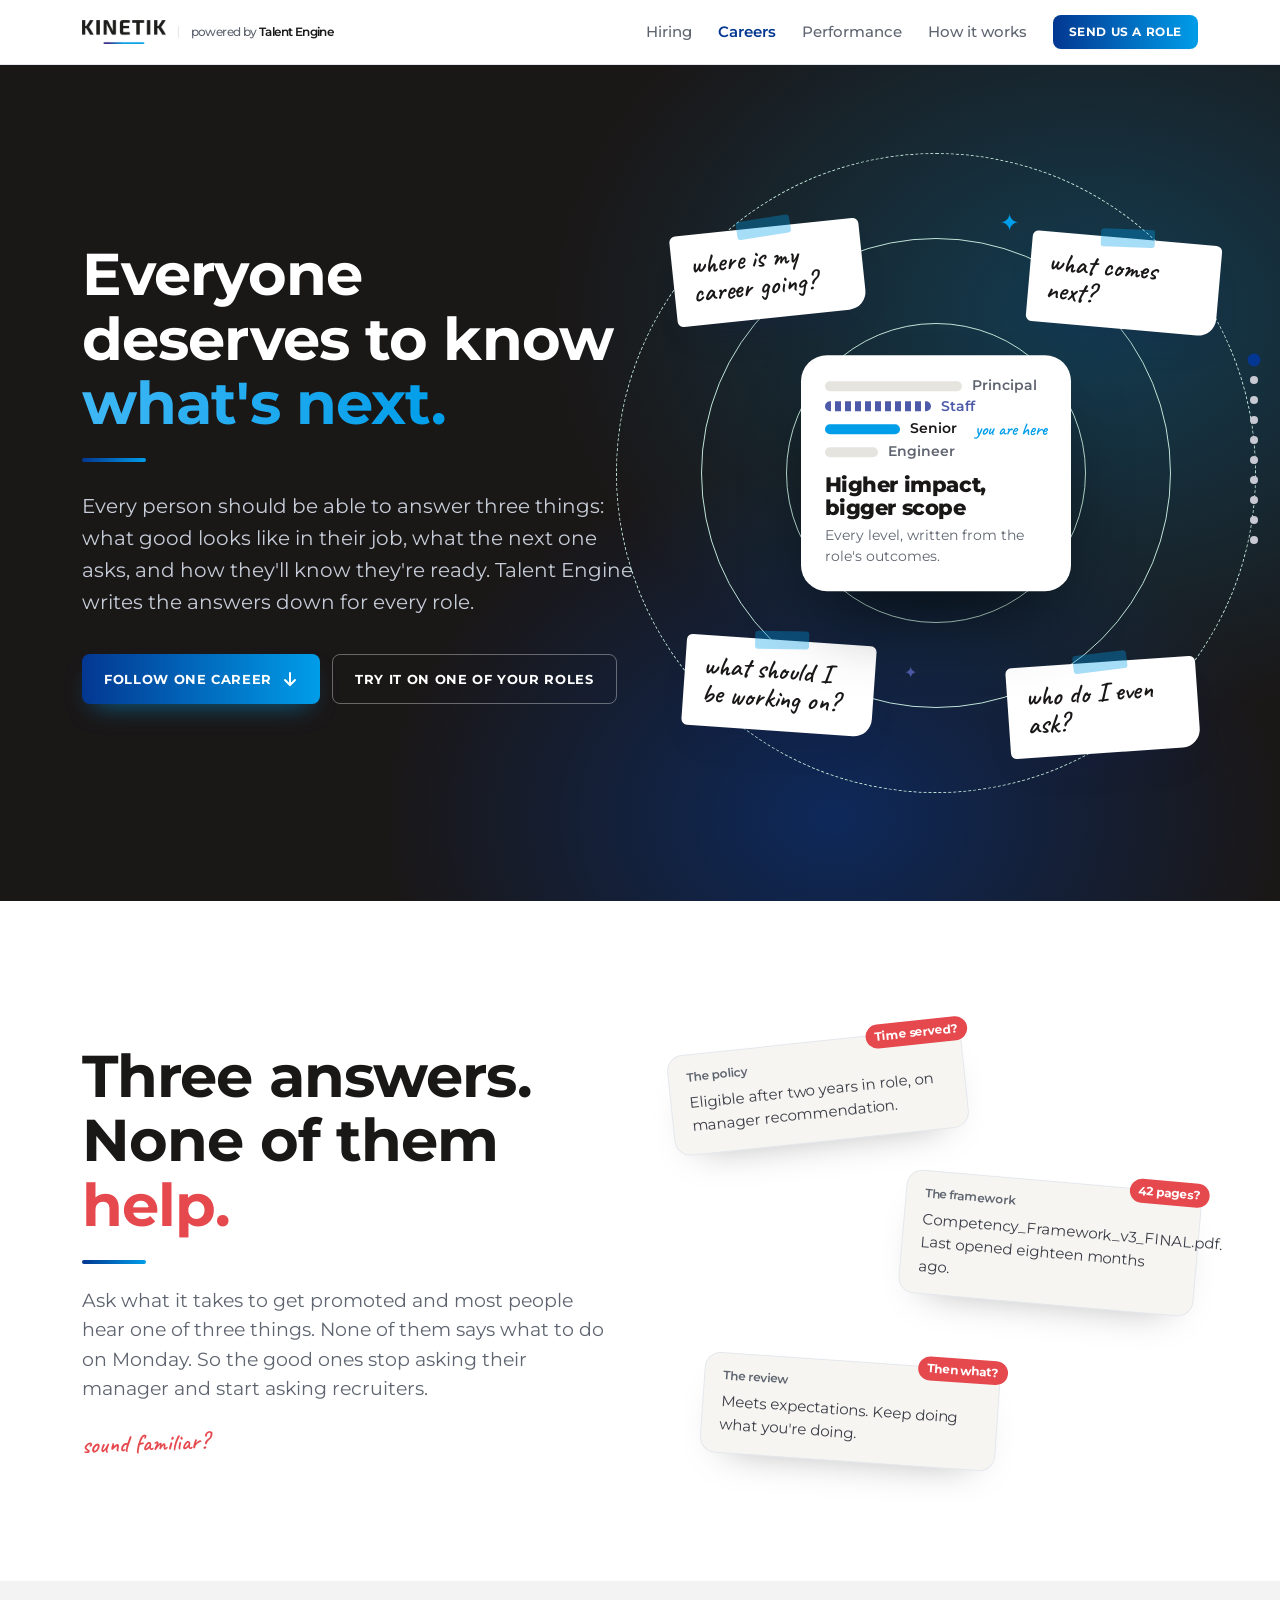
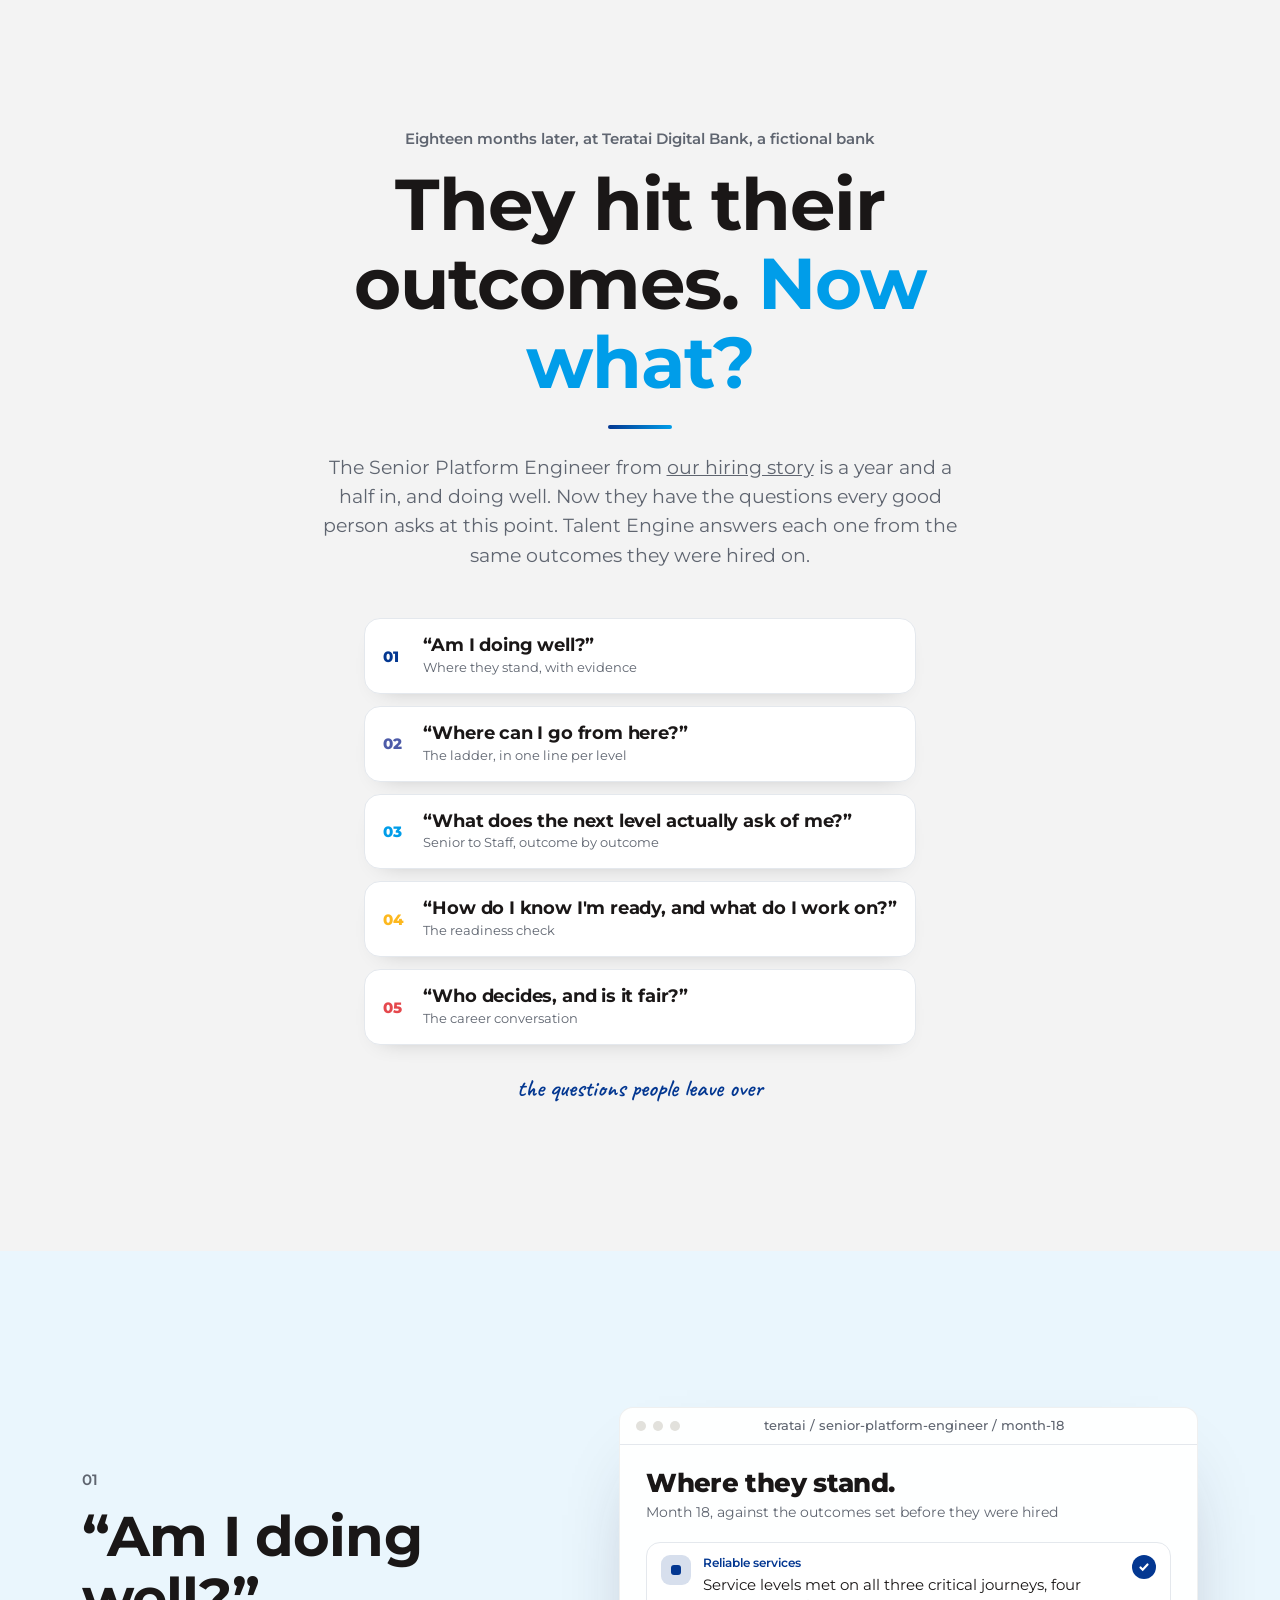
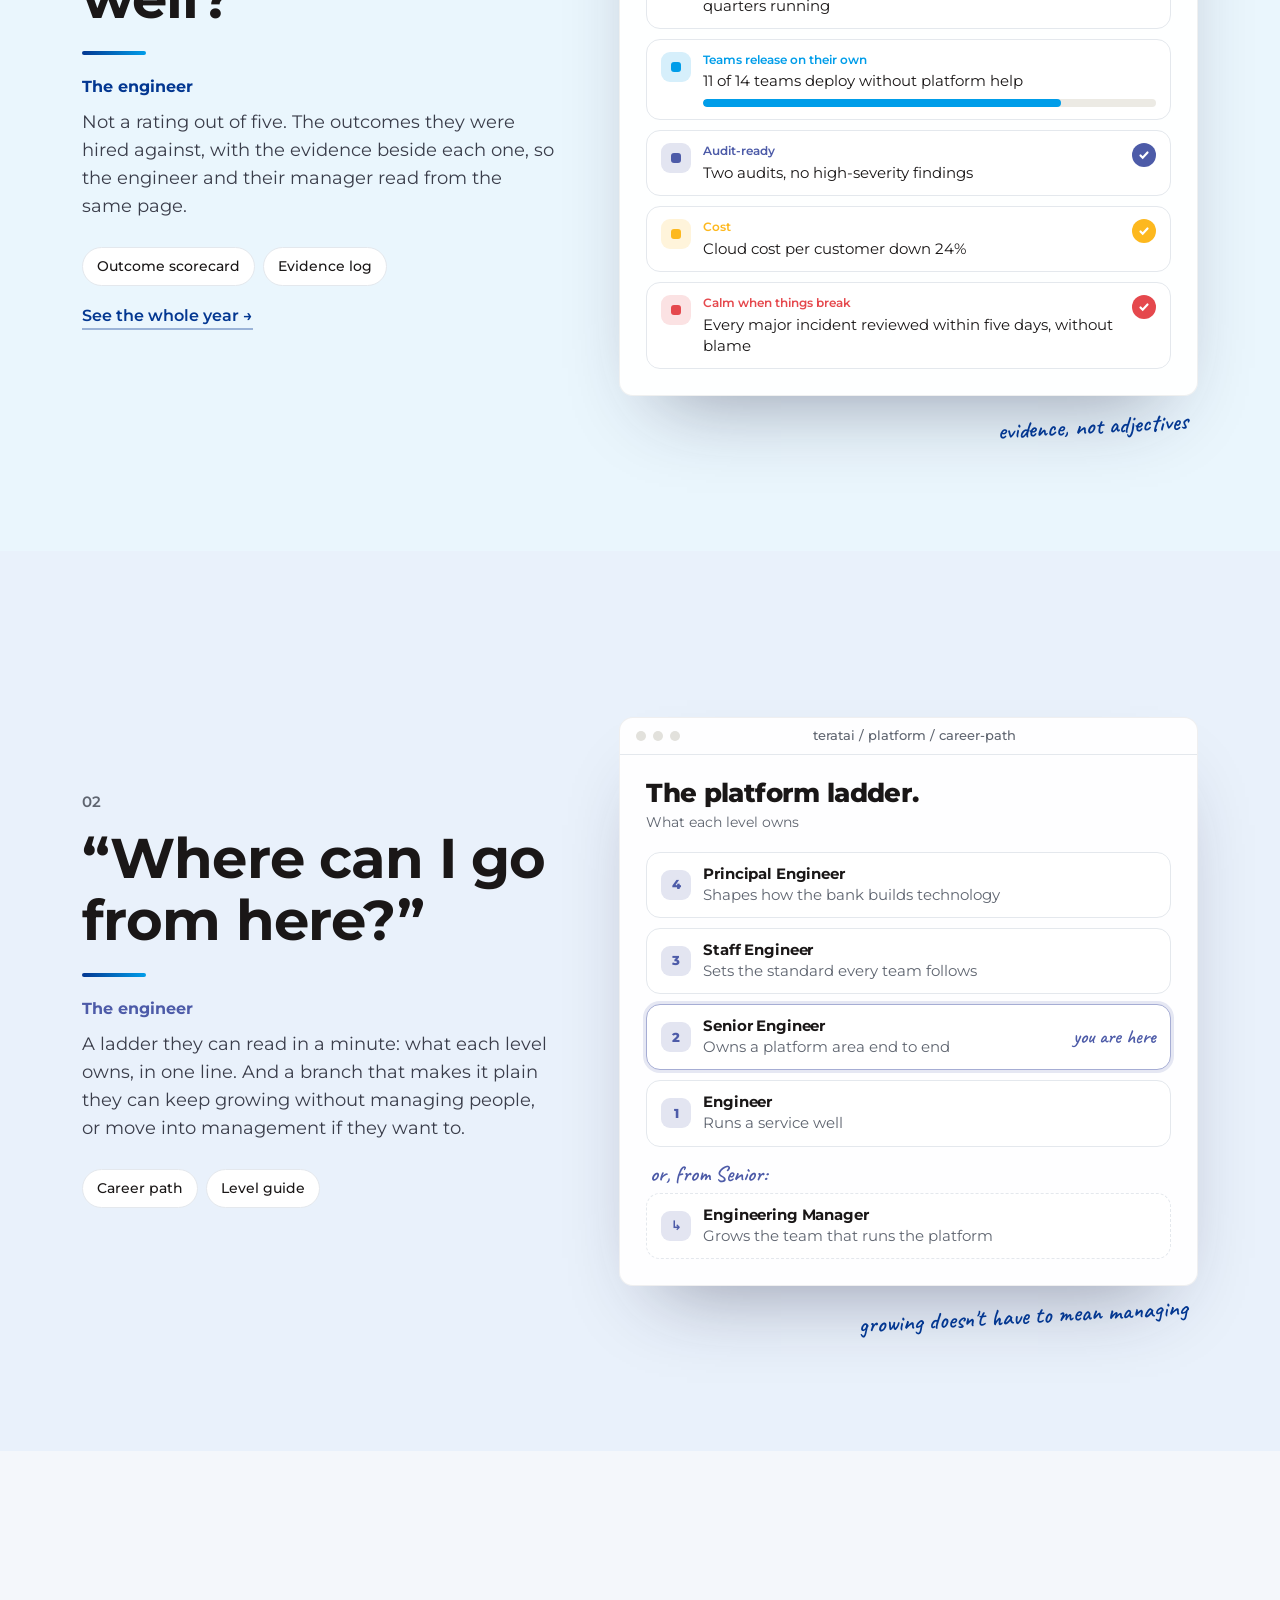
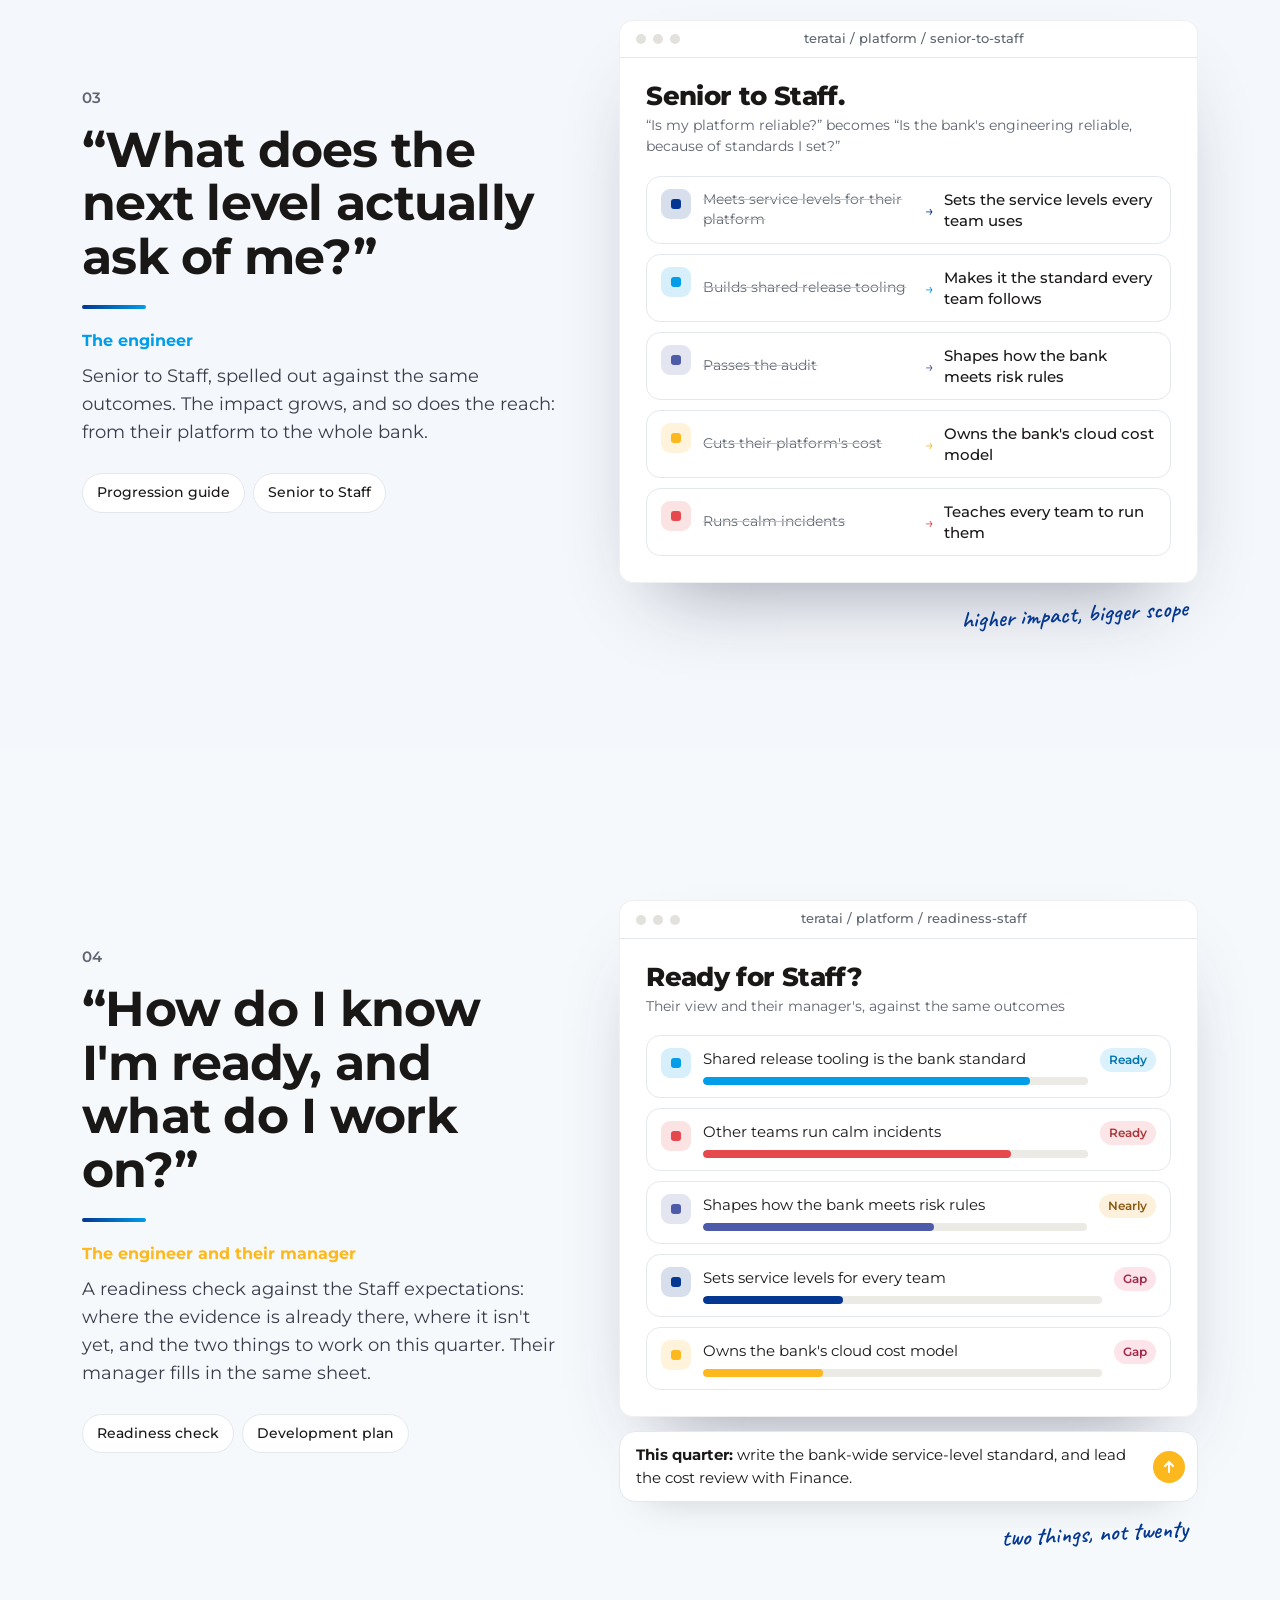
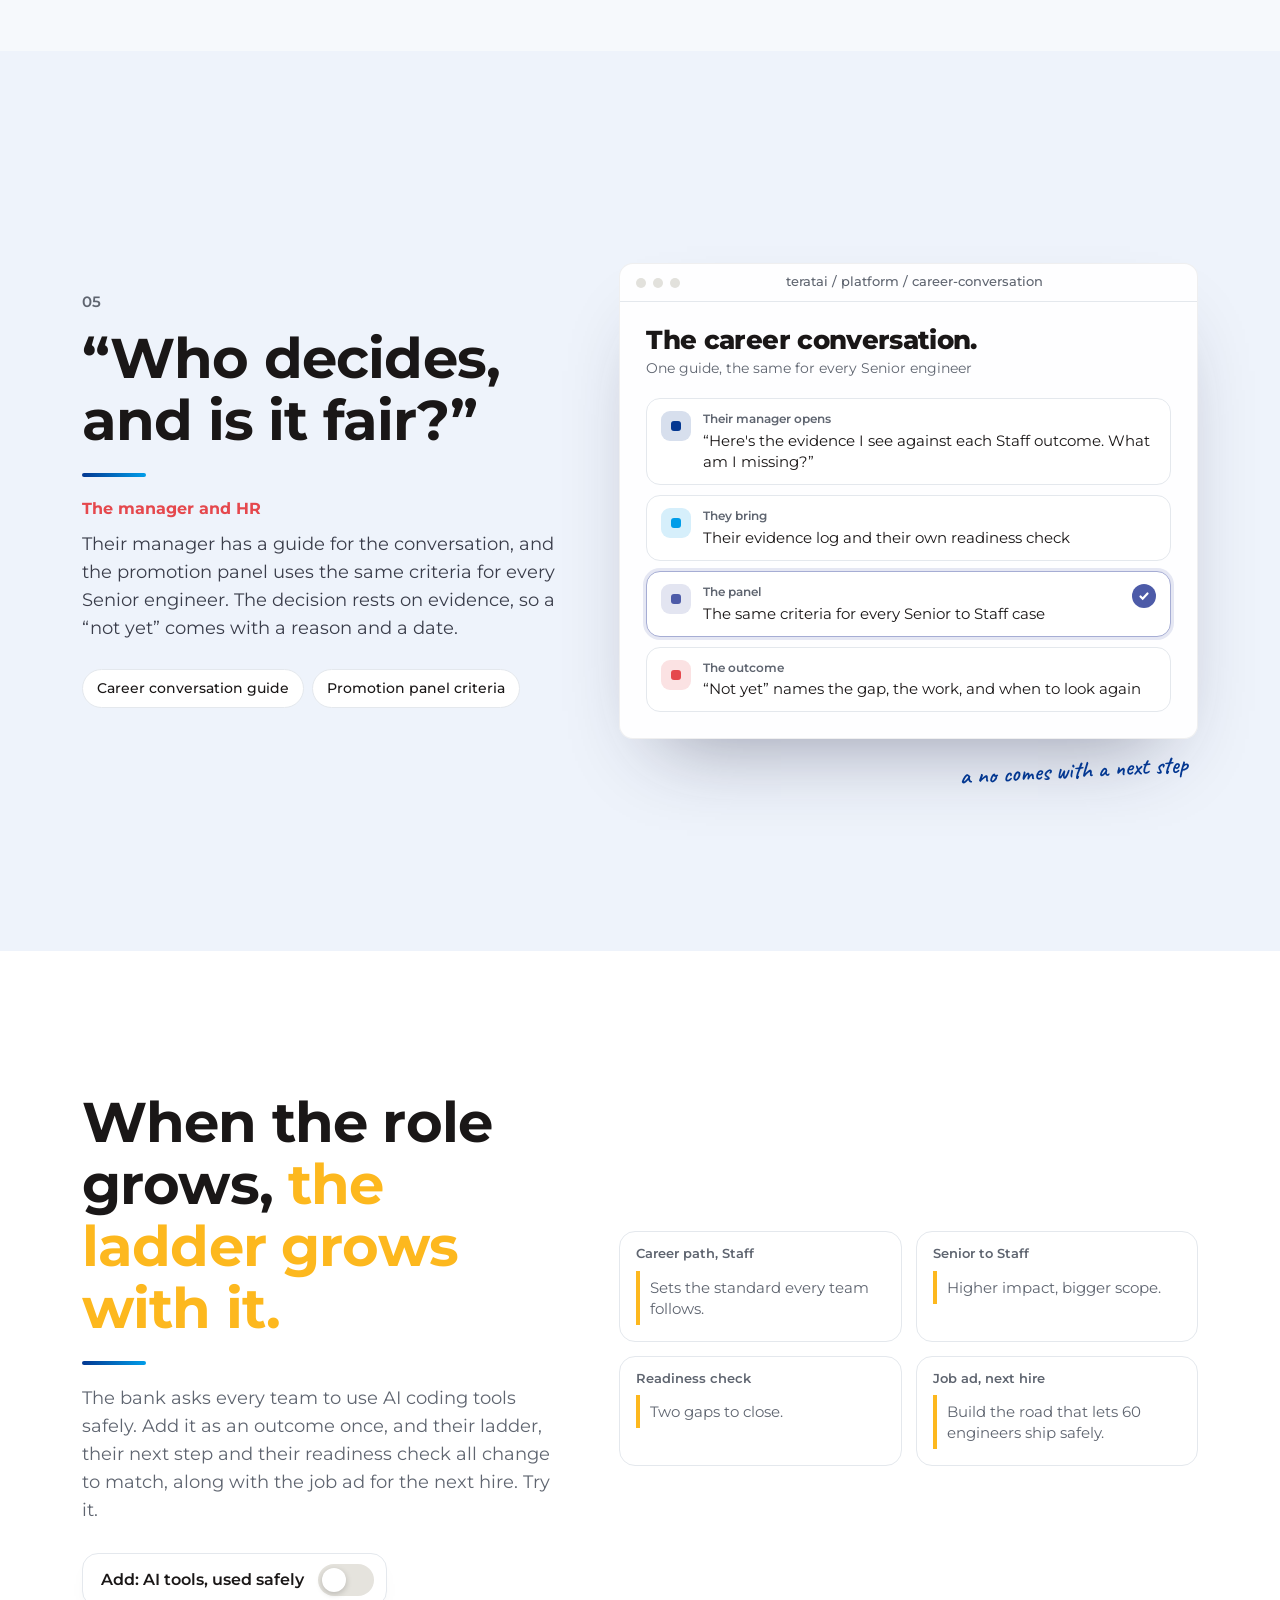
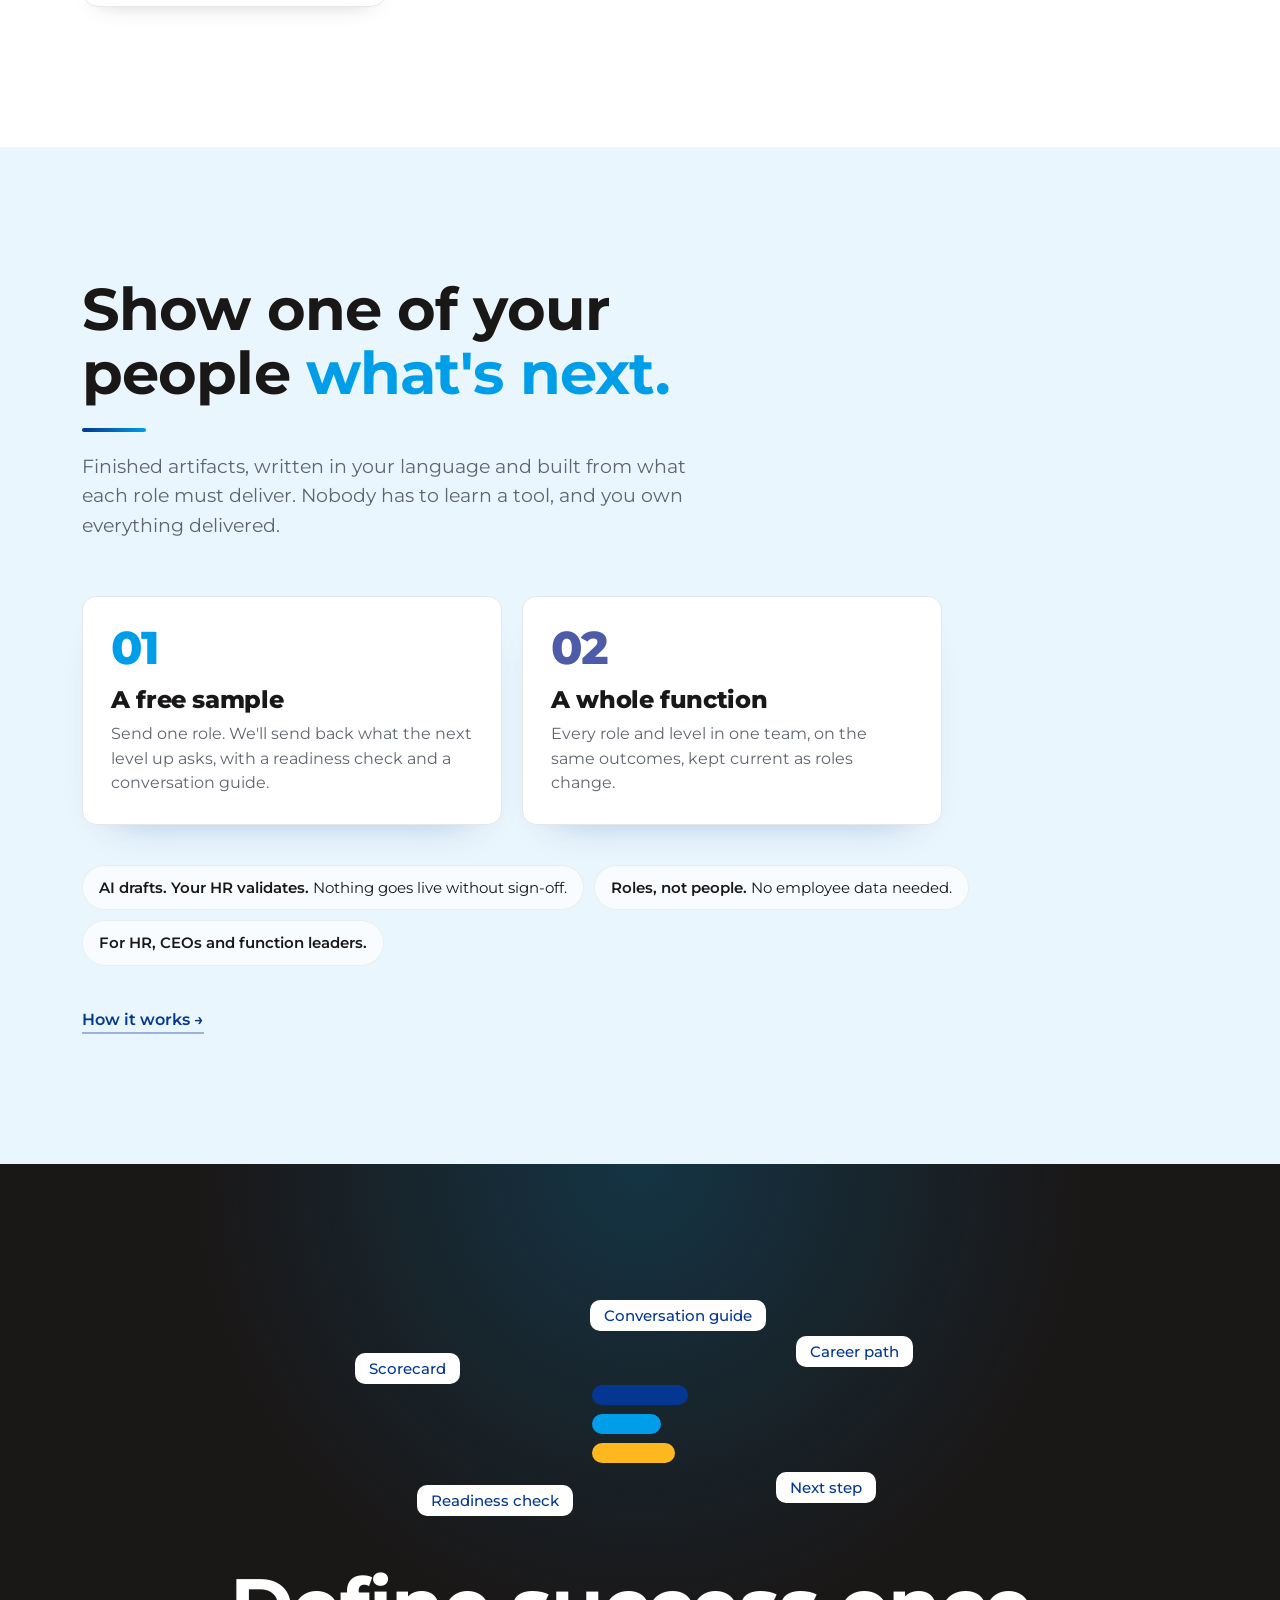
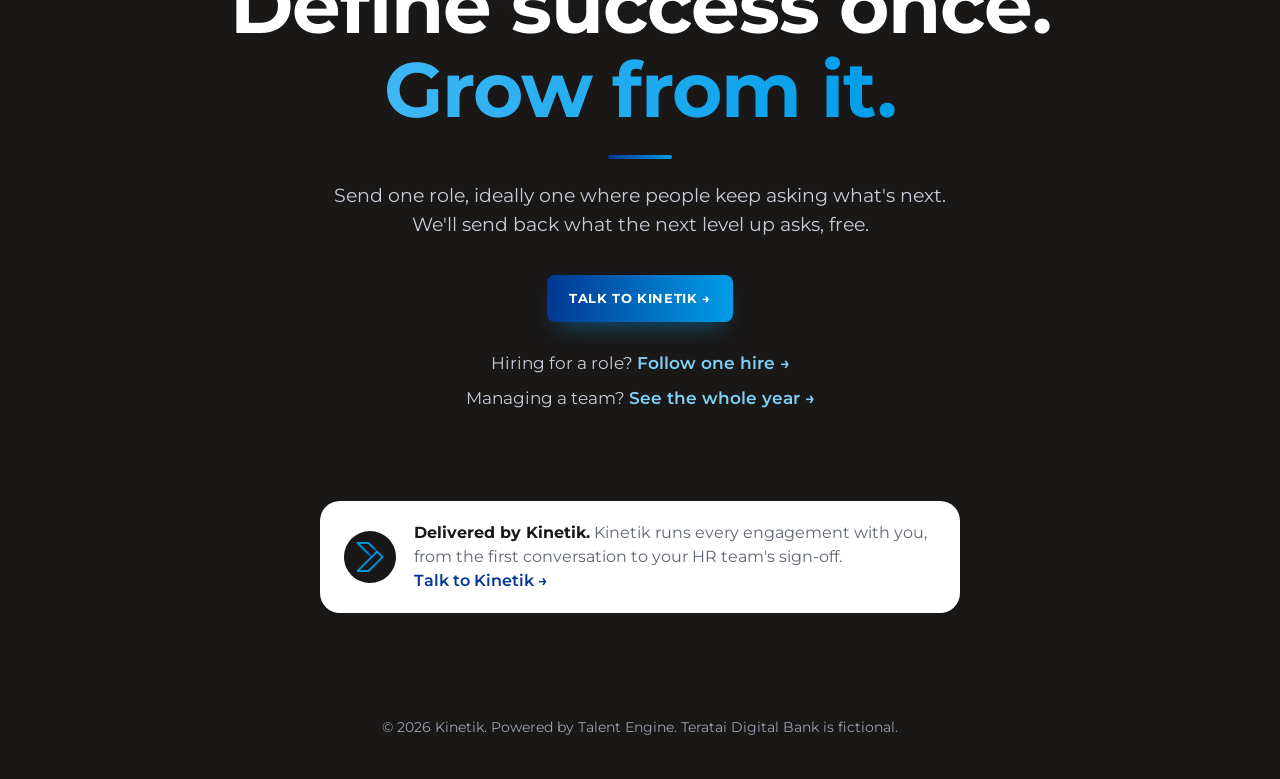
==== commit 0a18abb3: "Kinetik skin: Montserrat, KINETIK wordmark, dark heroes and close, navy-sky gradient buttons and hea" ====
--- a/careers.html
+++ b/careers.html
@@ -13,9 +13,8 @@
 <link rel="preconnect" href="https://fonts.googleapis.com">
 <link rel="preconnect" href="https://fonts.gstatic.com" crossorigin>
 <link href="https://fonts.googleapis.com/css2?family=Inter+Tight:wght@700;800&family=Inter:wght@400;500;600&family=Caveat:wght@500;600&display=swap" rel="stylesheet">
+<link href="https://fonts.googleapis.com/css2?family=Montserrat:wght@400;500;600;700&display=swap" rel="stylesheet">
 <link rel="stylesheet" href="site.css">
-<link rel="stylesheet" href="kinetik.css">
-<meta name="robots" content="noindex">
 <style>
 /* careers page only */
 .hero.cr{background:var(--p2)}
@@ -55,12 +54,14 @@
   .origin{flex-direction:column}
 }
 </style>
+<link rel="stylesheet" href="kinetik.css">
+<meta name="robots" content="noindex">
 </head>
 <body>
 
 <header class="bar">
   <div class="wrap">
-    <a class="logo kt" href="index.html"><img src="kinetik-logo.png" alt="" width="28" height="28"><span class="lt">Kinetik</span><span class="pw">powered by <b>Talent Engine</b></span></a>
+    <a class="logo kt" href="index.html"><img class="wm" src="kinetik-wordmark.png" alt="Kinetik" height="24"><span class="pw">powered by <b>Talent Engine</b></span></a>
     <nav><a href="index.html">Hiring</a><a href="careers.html" aria-current="page" class="here">Careers</a><a href="performance.html">Performance</a><a href="how-it-works.html">How it works</a><a class="pill-btn" href="https://www.letsgokinetik.com/contact-us/">Send us a role</a></nav>
   </div>
 </header>
--- a/kinetik.css
+++ b/kinetik.css
@@ -1,14 +1,91 @@
-/* Kinetik branding over the Talent Engine site (#44). Loaded after site.css. */
-:root{--blue:#033791;--kt-navy:#022a6e;--kt-sky:#1ea7ec;--p1:#e6f5fd}
-.btn{box-shadow:0 10px 24px -10px rgba(3,55,145,.55)}
-.logo.kt{gap:9px}
-.logo.kt img{width:28px;height:28px;display:block}
-.logo.kt .lt{color:var(--kt-navy)}
-.logo.kt .pw{font:500 12px/1 var(--sans);letter-spacing:0;color:var(--soft);padding-left:10px;margin-left:2px;border-left:1px solid var(--line)}
+/* Kinetik skin over the Talent Engine site (#44). Loaded after site.css.
+   Kinetik system (letsgokinetik.com, 2026-11-24): Montserrat; near-black #1a1717 and white bands;
+   navy #033791 -> sky #009de9 gradient on buttons and rules; white rounded cards on dark;
+   a short gradient rule under headings. The Talent Engine story structure is unchanged. */
+:root{
+  --kt-ink:#1a1717; --kt-navy:#033791; --kt-sky:#009de9; --kt-indigo:#4d5ba8; --kt-yellow:#fdb81e;
+  --kt-grad:linear-gradient(90deg,#033791 0%,#009de9 100%);
+  --display:"Montserrat",system-ui,sans-serif; --sans:"Montserrat",system-ui,-apple-system,"Segoe UI",sans-serif;
+  --bg:#fff; --ink:#1a1717; --soft:#5f6570; --line:#e4e8ed; --blue:#033791;
+  --c1:#033791; --c2:#009de9; --c3:#4d5ba8; --c4:#fdb81e; --c5:#e5484d;
+  --p1:#eaf6fd; --p2:#f4f7fb; --p3:#eef3fb; --p4:#f6f9fc; --p5:#e9f1fb; --p6:#f2f8fd;
+}
+body{font-size:16px}
+h1,h2,h3{letter-spacing:-.015em;line-height:1.1}
+.hero h1,.problem h2,.question h2,.step h2,.change h2,.offer h2,.close h2{font-weight:700}
+
+/* heading rule */
+.hero h1::after,.problem h2::after,.question h2::after,.step h2::after,.change h2::after,.offer h2::after,.close h2::after,
+.six-sec h2::after,.flow-sec h2::after,.why h2::after{content:"";display:block;width:64px;height:4px;border-radius:2px;background:var(--kt-grad);margin-top:22px}
+.question h2::after,.close h2::after{margin-left:auto;margin-right:auto}
+
+/* header */
+.logo.kt{gap:12px}
+.logo.kt img.wm{height:24px;width:auto;display:block}
+.logo.kt .pw{font:500 12px/1 var(--sans);color:var(--soft);padding-left:12px;border-left:1px solid var(--line)}
 .logo.kt .pw b{font-weight:600;color:var(--ink)}
-.kt-close .av{background:var(--kt-navy)}
+.bar{background:rgba(255,255,255,.94)}
+.bar nav{font-weight:500}
+.bar nav a.here{color:var(--kt-navy);font-weight:600}
+.pill-btn{background:var(--kt-grad);border:0;color:#fff!important;text-transform:uppercase;font:700 12px/1 var(--sans);letter-spacing:.05em;padding:11px 16px;border-radius:8px}
+
+/* buttons */
+.btn{background:var(--kt-grad);border-radius:8px;text-transform:uppercase;font:700 14px/1 var(--sans);letter-spacing:.05em;padding:18px 26px;box-shadow:0 12px 26px -12px rgba(0,157,233,.6)}
+.btn.ghost{background:transparent;color:var(--ink);border:1.5px solid var(--line);box-shadow:none}
+
+/* dark heroes */
+.hero,.hero.cr,.hero.pf,.hero.hw{background:
+  radial-gradient(60% 70% at 85% 30%,rgba(0,157,233,.28),transparent 70%),
+  radial-gradient(50% 60% at 65% 90%,rgba(3,55,145,.55),transparent 70%),
+  var(--kt-ink);color:#fff}
+.hero h1{font-size:clamp(40px,5.2vw,76px)}
+.hero .h1-home{font-size:clamp(40px,4.3vw,68px)}
+.hero h1 span,.hero h1 .blue{color:transparent!important;background:linear-gradient(90deg,#3fb7f5,#009de9);-webkit-background-clip:text;background-clip:text}
+.hero .lines{color:#c7cdd8}
+.hero .btn.ghost{color:#fff;border-color:rgba(255,255,255,.35)}
+.hero .ring{border-color:rgba(0,157,233,.28)}
+.hero .tile{background:#fff!important;box-shadow:0 30px 60px -28px rgba(0,0,0,.7)}
+.hero .core{box-shadow:0 40px 80px -30px rgba(0,0,0,.8)}
+.hero .qn{background:#fff!important;color:var(--kt-ink)}
+.hero .tile,.hero .core{color:var(--kt-ink)}
+.hero .qn::before{background:rgba(0,157,233,.35)}
+.hero .note{color:#7fd0f7}
+.hero .spark{color:var(--kt-sky)}
+
+/* story bands: Kinetik light blues, cards white */
+.problem,.change{background:#fff}
+.question{background:#f3f3f3}
+.offer{background:var(--p1)}
+.steps3 li{border-radius:14px;border:1px solid var(--line);box-shadow:0 20px 40px -32px rgba(3,55,145,.45)}
+.win{border-radius:14px}
+.mockcol .note,.question .note{color:var(--kt-navy)}
+.cross a,.more{color:var(--kt-navy)}
+
+/* dark close, like Kinetik's dark bands */
+.close{background:radial-gradient(50% 60% at 50% 0%,rgba(0,157,233,.22),transparent 70%),var(--kt-ink);color:#fff}
+.close p{color:#c7cdd8}
+.close .cross a{color:#7fd0f7}
+.close .chipf{background:#fff!important;color:var(--kt-navy)!important;box-shadow:0 12px 30px -16px rgba(0,0,0,.6)}
+.close .byline{background:#fff;border:0;color:var(--ink)}
+footer{background:var(--kt-ink);color:#9aa3b2;padding:34px 0 40px;margin:0}
+
+/* Kinetik close card */
+.kt-close .av{background:var(--kt-ink)}
 .kt-close .av::after{content:none}
 .kt-close .av img{width:30px;height:30px}
-.kt-close a{color:var(--blue);font-weight:600;text-decoration:none;white-space:nowrap}
-.hero .ring{border-color:#bfe3f7}
+.kt-close a{color:var(--kt-navy);font-weight:600;text-decoration:none;white-space:nowrap}
+
 @media (max-width:960px){.logo.kt .pw{display:none}}
+@media (max-width:560px){.logo.kt img.wm{height:18px}.btn{font-size:13px}.bar nav{gap:9px;font-size:12px;letter-spacing:-.01em}}
+@media (max-width:360px){.logo.kt img.wm{height:14px}.bar nav{gap:7px;font-size:11px}}
+.close h2 span{color:transparent!important;background:linear-gradient(90deg,#3fb7f5,#009de9);-webkit-background-clip:text;background-clip:text}
+.close .byline p{color:var(--soft)}
+.close .byline p b{color:var(--ink)}
+/* Montserrat runs wider than Inter Tight: scale hero headlines per page */
+.hero h1,.hero.cr h1{font-size:clamp(38px,4.6vw,66px)}
+.hero.pf h1{font-size:clamp(36px,4vw,58px)}
+.hero.hw h1{font-size:clamp(38px,4.4vw,64px)}
+.hero .h1-home{font-size:clamp(38px,4.3vw,64px)}
+.hero .lines br{display:none}
+.hero .lines{max-width:30em}
+.btn{font-size:13px;padding:17px 22px}
